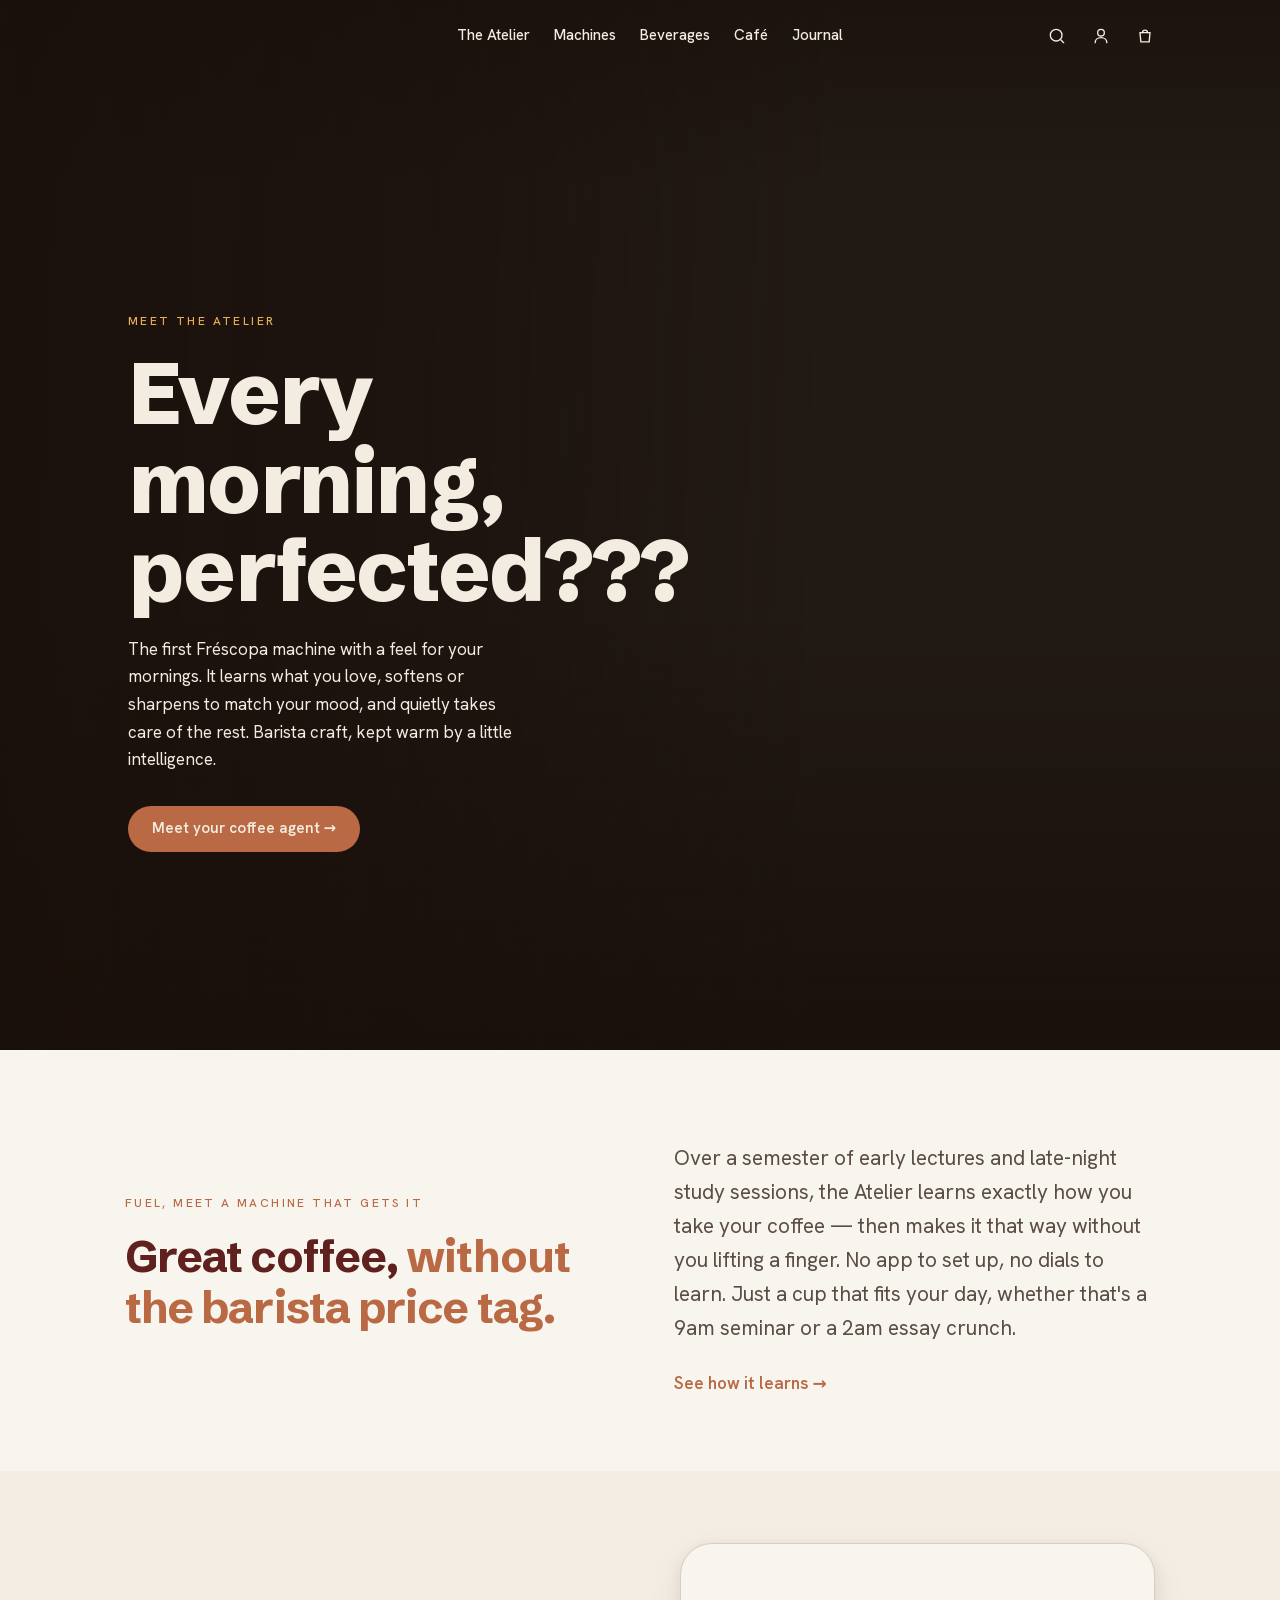
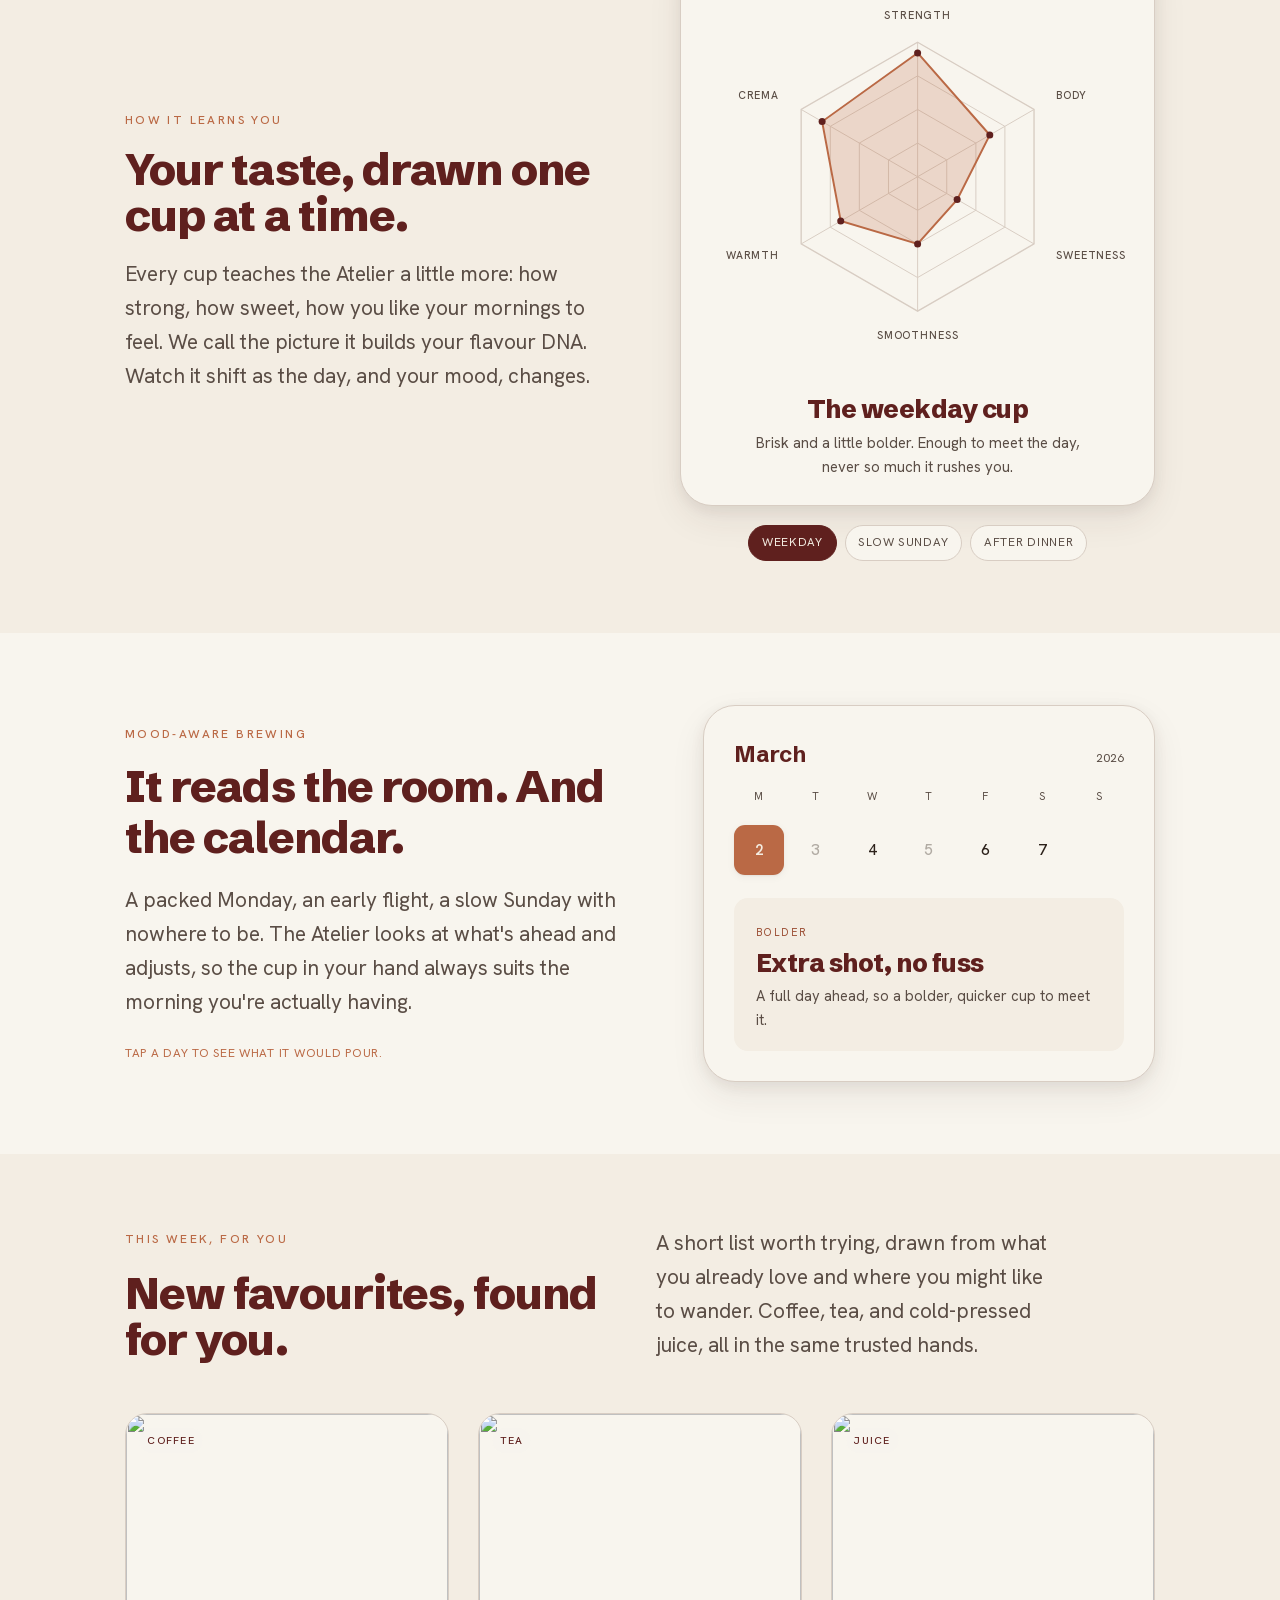
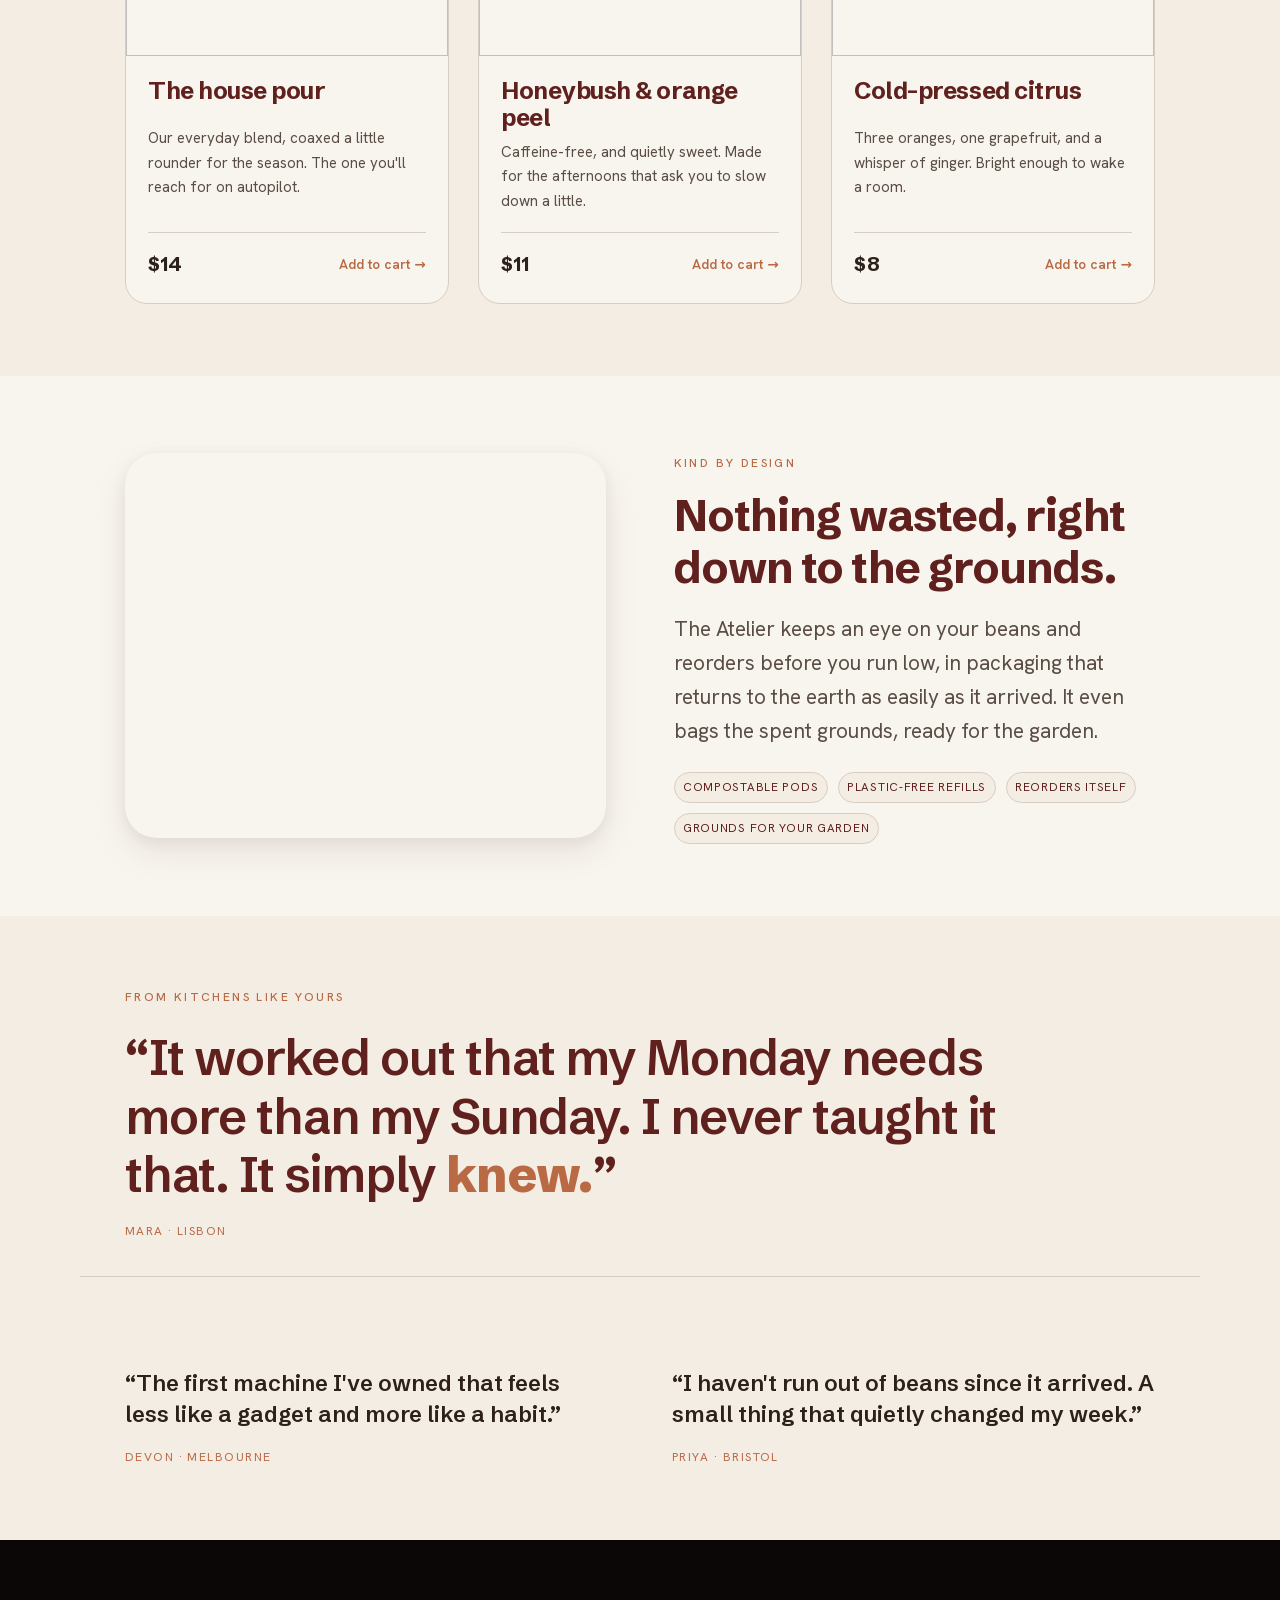
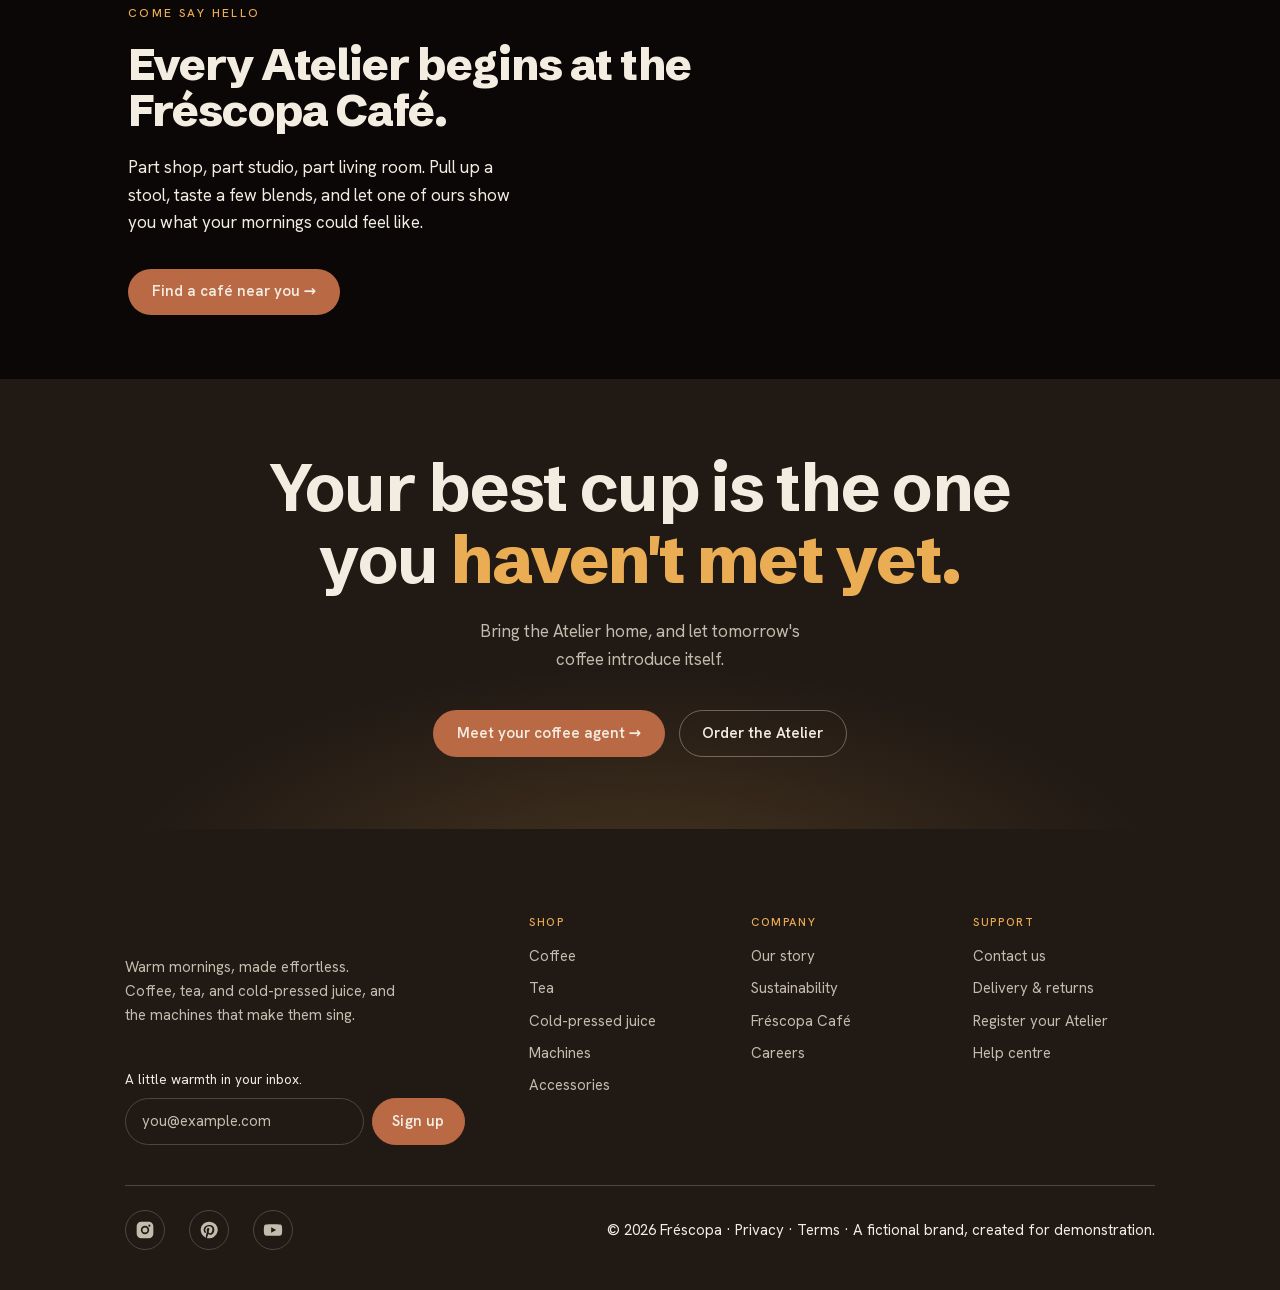
==== stardust/current/pages/index.html @ 21161b60 "Merge remote-tracking branch 'upstream/main' # Conflicts: #	well-known/adobe/cloudmanager-challenge." ====
<!DOCTYPE html><html lang="en"><head>
    <title>Fréscopa Atelier - Every morning, perfected.</title>
    <link rel="canonical" href="https://of1--frescopa26--markszulc.aem.page/">
    <meta name="description" content="The first Fréscopa coffee machine with a feel for your mornings. It learns your taste, matches your mood, and takes care of the rest.">
    <meta property="og:title" content="Fréscopa Atelier - Every morning, perfected.">
    <meta property="og:description" content="The first Fréscopa coffee machine with a feel for your mornings. It learns your taste, matches your mood, and takes care of the rest.">
    <meta property="og:url" content="https://of1--frescopa26--markszulc.aem.page/">
    <meta property="og:image" content="https://of1--frescopa26--markszulc.aem.page/media_1ae2ed094f652c5b8f7138de68e3266c75a8e16f1.png?width=1200&amp;format=pjpg&amp;optimize=medium">
    <meta property="og:image:secure_url" content="https://of1--frescopa26--markszulc.aem.page/media_1ae2ed094f652c5b8f7138de68e3266c75a8e16f1.png?width=1200&amp;format=pjpg&amp;optimize=medium">
    <meta name="twitter:card" content="summary_large_image">
    <meta name="twitter:title" content="Fréscopa Atelier - Every morning, perfected.">
    <meta name="twitter:description" content="The first Fréscopa coffee machine with a feel for your mornings. It learns your taste, matches your mood, and takes care of the rest.">
    <meta name="twitter:image" content="https://of1--frescopa26--markszulc.aem.page/media_1ae2ed094f652c5b8f7138de68e3266c75a8e16f1.png?width=1200&amp;format=pjpg&amp;optimize=medium">
    <meta name="viewport" content="width=device-width, initial-scale=1">
    <script nonce="" src="/scripts/aem.js" type="module"></script>
    <script nonce="" src="/scripts/scripts.js" type="module"></script>
    <link rel="stylesheet" href="/styles/styles.css">
  <link rel="stylesheet" href="/blocks/hero/hero.css"><link rel="stylesheet" href="/styles/fonts.css"><link rel="stylesheet" href="/blocks/header/header.css"><link rel="stylesheet" href="/blocks/columns/columns.css"><link rel="stylesheet" href="/blocks/taste-profile/taste-profile.css"><link rel="stylesheet" href="/blocks/mood-calendar/mood-calendar.css"><link rel="stylesheet" href="/blocks/cards-product/cards-product.css"><link rel="stylesheet" href="/blocks/cards-quote/cards-quote.css"><link rel="stylesheet" href="/blocks/footer/footer.css"><link rel="stylesheet" href="/styles/lazy-styles.css"></head>
  <body class="appear">
    <header class="header-wrapper"><div class="header block" data-block-name="header" data-block-status="loaded"><div class="nav-wrapper"><nav id="nav" aria-expanded="true"><div class="nav-hamburger"><button type="button" aria-controls="nav" aria-label="Close navigation">
      <span class="nav-hamburger-icon"></span>
    </button></div><div class="section nav-brand" data-section-status="loaded" style="">
  
<div class="default-content-wrapper"><p><a href="/" title="
        
        
        
        
      "><picture>
        <source type="image/webp" srcset="https://of1--frescopa26--markszulc.aem.page/fragments/media_1edd2a689a1bf64571235eec46bc97c0200c9bff3.svg?width=2000&amp;format=webply&amp;optimize=medium" media="(min-width: 600px)">
        <source type="image/webp" srcset="https://of1--frescopa26--markszulc.aem.page/fragments/media_1edd2a689a1bf64571235eec46bc97c0200c9bff3.svg?width=750&amp;format=webply&amp;optimize=medium">
        <source type="image/svg+xml" srcset="https://of1--frescopa26--markszulc.aem.page/fragments/media_1edd2a689a1bf64571235eec46bc97c0200c9bff3.svg?width=2000&amp;format=svg&amp;optimize=medium" media="(min-width: 600px)">
        <img loading="lazy" alt="Fréscopa" src="https://of1--frescopa26--markszulc.aem.page/fragments/media_1edd2a689a1bf64571235eec46bc97c0200c9bff3.svg?width=750&amp;format=svg&amp;optimize=medium" width="1391" height="378">
      </picture></a></p></div></div><div class="section nav-sections" data-section-status="loaded" style="">
  
<div class="default-content-wrapper"><ul>
    <li aria-expanded="false">
      <p><a href="/machines/atelier" title="The Atelier">The Atelier</a></p>
    </li>
    <li aria-expanded="false">
      <p><a href="/machines" title="Machines">Machines</a></p>
    </li>
    <li aria-expanded="false">
      <p><a href="/beverages" title="Beverages">Beverages</a></p>
    </li>
    <li aria-expanded="false">
      <p><a href="/cafe" title="Café">Café</a></p>
    </li>
    <li aria-expanded="false">
      <p><a href="/blog" title="Journal">Journal</a></p>
    </li>
  </ul></div></div><div class="section nav-tools" data-section-status="loaded" style="">
  
<div class="default-content-wrapper"><ul>
    <li><a href="/" aria-label="Search" aria-haspopup="dialog"><svg viewBox="0 0 24 24" width="20" height="20" fill="none" stroke="currentColor" stroke-width="1.6" aria-hidden="true"><circle cx="11" cy="11" r="7"></circle><path d="m20 20-3.2-3.2" stroke-linecap="round"></path></svg></a></li>
    <li><a href="/" aria-label="Account"><svg viewBox="0 0 24 24" width="20" height="20" fill="none" stroke="currentColor" stroke-width="1.6" aria-hidden="true"><circle cx="12" cy="8" r="4"></circle><path d="M5 20c0-3.6 3.1-6 7-6s7 2.4 7 6" stroke-linecap="round"></path></svg></a></li>
    <li><a href="/" aria-label="Cart"><svg viewBox="0 0 24 24" width="20" height="20" fill="none" stroke="currentColor" stroke-width="1.6" aria-hidden="true"><path d="M6 8h12l-1 11H7L6 8Z"></path><path d="M9 8a3 3 0 0 1 6 0" stroke-linecap="round"></path></svg></a></li>
  </ul></div></div></nav></div></div></header>
    <main>
      <div class="section hero-container" data-section-status="loaded" style="">
        
      <div class="hero-wrapper"><div class="hero block" data-block-name="hero" data-block-status="loaded">
          <div>
            <div>
              <picture>
                <source type="image/webp" srcset="./media_1a775c161149ea61e50ce787b6c0adb646148c6ca.jpg?width=2000&amp;format=webply&amp;optimize=medium" media="(min-width: 600px)">
                <source type="image/webp" srcset="./media_1a775c161149ea61e50ce787b6c0adb646148c6ca.jpg?width=750&amp;format=webply&amp;optimize=medium">
                <source type="image/jpeg" srcset="./media_1a775c161149ea61e50ce787b6c0adb646148c6ca.jpg?width=2000&amp;format=jpg&amp;optimize=medium" media="(min-width: 600px)">
                <img loading="eager" alt="" src="./media_1a775c161149ea61e50ce787b6c0adb646148c6ca.jpg?width=750&amp;format=jpg&amp;optimize=medium" width="1408" height="768">
              </picture>
            </div>
          </div>
          <div>
            <div>
              <p class="eyebrow">Meet the Atelier</p>
              <h1 id="every-morningperfected">Every morning,<br>perfected???</h1>
              <p>The first Fréscopa machine with a feel for your mornings. It learns what you love, softens or sharpens to match your mood, and quietly takes care of the rest. Barista craft, kept warm by a little intelligence.</p>
              <p><a href="/machines/atelier" title="Meet your coffee agent →">Meet your coffee agent →</a></p>
            </div>
          </div>
        </div></div></div>
      <div class="intro section columns-container" data-section-status="loaded" style="">
        
      <div class="columns-wrapper"><div class="columns block columns-2-cols" data-block-name="columns" data-block-status="loaded">
          <div>
            <div>
              <p>Fuel, meet a machine that gets it</p>
              <h2 id="great-coffee-without-the-barista-price-tag">Great coffee, <em>without the barista price tag.</em></h2>
            </div>
            <div>
              <p>Over a semester of early lectures and late-night study sessions, the Atelier learns exactly how you take your coffee — then makes it that way without you lifting a finger. No app to set up, no dials to learn. Just a cup that fits your day, whether that's a 9am seminar or a 2am essay crunch.</p>
              <p><a href="/machines/atelier" title="See how it learns →">See how it learns →</a></p>
            </div>
          </div>
        </div></div></div>
      <div class="learn section taste-profile-container" data-section-status="loaded" style="">
        
      <div class="taste-profile-wrapper"><div class="taste-profile block" data-block-name="taste-profile" data-block-status="loaded"><div class="taste-profile-copy"><div>
              <p class="eyebrow">How it learns you</p>
              <h2 id="your-taste-drawn-one-cup-at-a-time">Your taste, drawn one cup at a time.</h2>
              <p>Every cup teaches the Atelier a little more: how strong, how sweet, how you like your mornings to feel. We call the picture it builds your flavour DNA. Watch it shift as the day, and your mood, changes.</p>
            </div></div><div class="taste-profile-viz"><div class="taste-profile-frame"><svg viewBox="0 0 420 420" role="img" aria-label="Flavour profile radar showing six taste dimensions." class="taste-profile-radar"><g class="tp-grid"><polygon points="210.0,171.5 239.9,188.8 239.9,223.3 210.0,240.5 180.1,223.3 180.1,188.8" fill="none" stroke="var(--line)" stroke-width="1"></polygon><polygon points="210.0,137.0 269.8,171.5 269.8,240.5 210.0,275.0 150.2,240.5 150.2,171.5" fill="none" stroke="var(--line)" stroke-width="1"></polygon><polygon points="210.0,102.5 299.6,154.3 299.6,257.8 210.0,309.5 120.4,257.8 120.4,154.3" fill="none" stroke="var(--line)" stroke-width="1"></polygon><polygon points="210.0,68.0 329.5,137.0 329.5,275.0 210.0,344.0 90.5,275.0 90.5,137.0" fill="none" stroke="var(--line)" stroke-width="1.4"></polygon></g><g class="tp-axes"><line x1="210" y1="206" x2="210.0" y2="68.0" stroke="var(--line)" stroke-width="1"></line><text x="210.0" y="41.8" text-anchor="middle" dominant-baseline="middle" class="tp-label">Strength</text><line x1="210" y1="206" x2="329.5" y2="137.0" stroke="var(--line)" stroke-width="1"></line><text x="352.2" y="123.9" text-anchor="start" dominant-baseline="middle" class="tp-label">Body</text><line x1="210" y1="206" x2="329.5" y2="275.0" stroke="var(--line)" stroke-width="1"></line><text x="352.2" y="288.1" text-anchor="start" dominant-baseline="middle" class="tp-label">Sweetness</text><line x1="210" y1="206" x2="210.0" y2="344.0" stroke="var(--line)" stroke-width="1"></line><text x="210.0" y="370.2" text-anchor="middle" dominant-baseline="middle" class="tp-label">Smoothness</text><line x1="210" y1="206" x2="90.5" y2="275.0" stroke="var(--line)" stroke-width="1"></line><text x="67.8" y="288.1" text-anchor="end" dominant-baseline="middle" class="tp-label">Warmth</text><line x1="210" y1="206" x2="90.5" y2="137.0" stroke="var(--line)" stroke-width="1"></line><text x="67.8" y="123.9" text-anchor="end" dominant-baseline="middle" class="tp-label">Crema</text></g><polygon class="tp-area" points="210.0,79.0 284.1,163.2 250.6,229.5 210.0,275.0 131.1,251.5 112.0,149.4" fill="var(--terracotta-fill)" stroke="var(--terracotta)" stroke-width="2"></polygon><circle cx="210.0" cy="79.0" r="3.6" class="tp-dot"></circle><circle cx="284.1" cy="163.2" r="3.6" class="tp-dot"></circle><circle cx="250.6" cy="229.5" r="3.6" class="tp-dot"></circle><circle cx="210.0" cy="275.0" r="3.6" class="tp-dot"></circle><circle cx="131.1" cy="251.5" r="3.6" class="tp-dot"></circle><circle cx="112.0" cy="149.4" r="3.6" class="tp-dot"></circle></svg><div class="taste-profile-readout"><h4>The weekday cup</h4><p>Brisk and a little bolder. Enough to meet the day, never so much it rushes you.</p></div></div><div class="taste-profile-controls"><button type="button" class="taste-profile-btn is-active" aria-pressed="true">Weekday</button><button type="button" class="taste-profile-btn" aria-pressed="false">Slow Sunday</button><button type="button" class="taste-profile-btn" aria-pressed="false">After dinner</button></div></div></div></div></div>
      <div class="mood section mood-calendar-container" data-section-status="loaded" style="">
        
      <div class="mood-calendar-wrapper"><div class="mood-calendar block" data-block-name="mood-calendar" data-block-status="loaded"><div class="mood-calendar-copy"><div>
              <p>Mood-aware brewing</p>
              <h2 id="it-reads-the-room-and-the-calendar">It reads the room. And the calendar.</h2>
              <p>A packed Monday, an early flight, a slow Sunday with nowhere to be. The Atelier looks at what's ahead and adjusts, so the cup in your hand always suits the morning you're actually having.</p>
              <p>Tap a day to see what it would pour.</p>
            </div></div><div class="mood-calendar-panel"><div class="mood-calendar-cal"><div class="mood-calendar-head"><span class="mood-calendar-month">March</span><span class="mood-calendar-year">2026</span></div><div class="mood-calendar-grid"><span class="mood-calendar-dow">M</span><span class="mood-calendar-dow">T</span><span class="mood-calendar-dow">W</span><span class="mood-calendar-dow">T</span><span class="mood-calendar-dow">F</span><span class="mood-calendar-dow">S</span><span class="mood-calendar-dow">S</span><button type="button" class="mood-calendar-day is-active" aria-pressed="true">2</button><span class="mood-calendar-day mood-calendar-muted">3</span><button type="button" class="mood-calendar-day" aria-pressed="false">4</button><span class="mood-calendar-day mood-calendar-muted">5</span><button type="button" class="mood-calendar-day" aria-pressed="false">6</button><button type="button" class="mood-calendar-day" aria-pressed="false">7</button></div></div><div class="mood-calendar-brew"><span class="mood-calendar-tag">Bolder</span><h4 class="mood-calendar-title">Extra shot, no fuss</h4><p class="mood-calendar-note">A full day ahead, so a bolder, quicker cup to meet it.</p></div></div></div></div></div>
      <div class="feed section cards-product-container" data-section-status="loaded" style="">
        
        
        
        
      <div class="default-content-wrapper"><p>This week, for you</p><h2 id="new-favourites-found-for-you">New favourites, found for you.</h2><p>A short list worth trying, drawn from what you already love and where you might like to wander. Coffee, tea, and cold-pressed juice, all in the same trusted hands.</p></div><div class="cards-product-wrapper"><div class="cards-product block" data-block-name="cards-product" data-block-status="loaded"><ul><li><div class="cards-product-card-image">
              <picture><source type="image/webp" srcset="https://of1--frescopa26--markszulc.aem.page/media_132718180b6190179a138b13595a42c32f51665ed.jpg?width=750&amp;format=webply&amp;optimize=medium"><img loading="lazy" alt="" src="https://of1--frescopa26--markszulc.aem.page/media_132718180b6190179a138b13595a42c32f51665ed.jpg?width=750&amp;format=jpg&amp;optimize=medium"></picture>
            <span class="cards-product-cat">Coffee</span></div><div class="cards-product-card-body">
              
              <h3 id="the-house-pour">The house pour</h3>
              <p>Our everyday blend, coaxed a little rounder for the season. The one you'll reach for on autopilot.</p>
              <div class="cards-product-card-foot"><span class="cards-product-price">$14</span><a class="cards-product-cta" href="#">Add to cart →</a></div>
            </div></li><li><div class="cards-product-card-image">
              <picture><source type="image/webp" srcset="https://of1--frescopa26--markszulc.aem.page/media_126153dedaaab1e3fdd811716e201bae4bcfcf30f.jpg?width=750&amp;format=webply&amp;optimize=medium"><img loading="lazy" alt="" src="https://of1--frescopa26--markszulc.aem.page/media_126153dedaaab1e3fdd811716e201bae4bcfcf30f.jpg?width=750&amp;format=jpg&amp;optimize=medium"></picture>
            <span class="cards-product-cat">Tea</span></div><div class="cards-product-card-body">
              
              <h3 id="honeybush--orange-peel">Honeybush &amp; orange peel</h3>
              <p>Caffeine-free, and quietly sweet. Made for the afternoons that ask you to slow down a little.</p>
              <div class="cards-product-card-foot"><span class="cards-product-price">$11</span><a class="cards-product-cta" href="#">Add to cart →</a></div>
            </div></li><li><div class="cards-product-card-image">
              <picture><source type="image/webp" srcset="https://of1--frescopa26--markszulc.aem.page/media_11963a4969e9d029a1613bfbdb474e23808af40db.jpg?width=750&amp;format=webply&amp;optimize=medium"><img loading="lazy" alt="" src="https://of1--frescopa26--markszulc.aem.page/media_11963a4969e9d029a1613bfbdb474e23808af40db.jpg?width=750&amp;format=jpg&amp;optimize=medium"></picture>
            <span class="cards-product-cat">Juice</span></div><div class="cards-product-card-body">
              
              <h3 id="cold-pressed-citrus">Cold-pressed citrus</h3>
              <p>Three oranges, one grapefruit, and a whisper of ginger. Bright enough to wake a room.</p>
              <div class="cards-product-card-foot"><span class="cards-product-price">$8</span><a class="cards-product-cta" href="#">Add to cart →</a></div>
            </div></li></ul></div></div></div>
      <div class="sustain section columns-container" data-section-status="loaded" style="">
        
      <div class="columns-wrapper"><div class="columns block columns-2-cols" data-block-name="columns" data-block-status="loaded">
          <div>
            <div class="columns-img-col">
              <picture>
                <source type="image/webp" srcset="./media_14dda38183367f1ef5f700eaf66d1a13a59bdd756.jpg?width=2000&amp;format=webply&amp;optimize=medium" media="(min-width: 600px)">
                <source type="image/webp" srcset="./media_14dda38183367f1ef5f700eaf66d1a13a59bdd756.jpg?width=750&amp;format=webply&amp;optimize=medium">
                <source type="image/jpeg" srcset="./media_14dda38183367f1ef5f700eaf66d1a13a59bdd756.jpg?width=2000&amp;format=jpg&amp;optimize=medium" media="(min-width: 600px)">
                <img loading="lazy" alt="" src="./media_14dda38183367f1ef5f700eaf66d1a13a59bdd756.jpg?width=750&amp;format=jpg&amp;optimize=medium" width="1408" height="768">
              </picture>
            </div>
            <div>
              <p>Kind by design</p>
              <h2 id="nothing-wasted-right-down-to-the-grounds">Nothing wasted, right down to the grounds.</h2>
              <p>The Atelier keeps an eye on your beans and reorders before you run low, in packaging that returns to the earth as easily as it arrived. It even bags the spent grounds, ready for the garden.</p>
              <ul>
                <li>Compostable pods</li>
                <li>Plastic-free refills</li>
                <li>Reorders itself</li>
                <li>Grounds for your garden</li>
              </ul>
            </div>
          </div>
        </div></div></div>
      <div class="voices section cards-quote-container" data-section-status="loaded" style="">
        
        
        
      <div class="default-content-wrapper"><p>From kitchens like yours</p><blockquote>
          <p>“It worked out that my Monday needs more than my Sunday. I never taught it that. It simply <em>knew.</em>”</p>
          <p>Mara · Lisbon</p>
        </blockquote></div><div class="cards-quote-wrapper"><div class="cards-quote block" data-block-name="cards-quote" data-block-status="loaded"><ul><li><div class="cards-quote-card-body">
              <p>“The first machine I've owned that feels less like a gadget and more like a habit.”</p>
              <p>Devon · Melbourne</p>
            </div></li><li><div class="cards-quote-card-body">
              <p>“I haven't run out of beans since it arrived. A small thing that quietly changed my week.”</p>
              <p>Priya · Bristol</p>
            </div></li></ul></div></div></div>
      <div class="section hero-container" data-section-status="loaded" style="">
        
      <div class="hero-wrapper"><div class="hero short tint block" data-block-name="hero" data-block-status="loaded">
          <div>
            <div>
              <picture>
                <source type="image/webp" srcset="./media_1ae7b300835f4da72460fc57fdcfd83341890a158.jpg?width=2000&amp;format=webply&amp;optimize=medium" media="(min-width: 600px)">
                <source type="image/webp" srcset="./media_1ae7b300835f4da72460fc57fdcfd83341890a158.jpg?width=750&amp;format=webply&amp;optimize=medium">
                <source type="image/jpeg" srcset="./media_1ae7b300835f4da72460fc57fdcfd83341890a158.jpg?width=2000&amp;format=jpg&amp;optimize=medium" media="(min-width: 600px)">
                <img loading="lazy" alt="" src="./media_1ae7b300835f4da72460fc57fdcfd83341890a158.jpg?width=750&amp;format=jpg&amp;optimize=medium" width="1408" height="768">
              </picture>
            </div>
          </div>
          <div>
            <div>
              <p class="eyebrow">Come say hello</p>
              <h2 id="every-atelier-begins-at-the-fréscopa-café">Every Atelier begins at the Fréscopa Café.</h2>
              <p>Part shop, part studio, part living room. Pull up a stool, taste a few blends, and let one of ours show you what your mornings could feel like.</p>
              <p><a href="/cafe" title="Find a café near you →">Find a café near you →</a></p>
            </div>
          </div>
        </div></div></div>
      <div class="dark section" data-section-status="loaded" style="">
        
        
        
      <div class="default-content-wrapper"><p>Your best cup is the one you <em>haven't met yet.</em></p><p>Bring the Atelier home, and let tomorrow's coffee introduce itself.</p><p><a href="/machines/atelier" title="Meet your coffee agent →">Meet your coffee agent →</a> <a href="/machines/atelier" title="Order the Atelier">Order the Atelier</a></p></div></div>
    </main>
    <footer class="footer-wrapper"><div class="footer block" data-block-name="footer" data-block-status="loaded"><div><div class="section footer-brand" data-section-status="loaded" style="">
  
  
<div class="default-content-wrapper"><p>
    <picture>
      <source type="image/webp" srcset="https://of1--frescopa26--markszulc.aem.page/fragments/media_1edd2a689a1bf64571235eec46bc97c0200c9bff3.svg?width=2000&amp;format=webply&amp;optimize=medium" media="(min-width: 600px)">
      <source type="image/webp" srcset="https://of1--frescopa26--markszulc.aem.page/fragments/media_1edd2a689a1bf64571235eec46bc97c0200c9bff3.svg?width=750&amp;format=webply&amp;optimize=medium">
      <source type="image/svg+xml" srcset="https://of1--frescopa26--markszulc.aem.page/fragments/media_1edd2a689a1bf64571235eec46bc97c0200c9bff3.svg?width=2000&amp;format=svg&amp;optimize=medium" media="(min-width: 600px)">
      <img loading="lazy" alt="Fréscopa" src="https://of1--frescopa26--markszulc.aem.page/fragments/media_1edd2a689a1bf64571235eec46bc97c0200c9bff3.svg?width=750&amp;format=svg&amp;optimize=medium" width="1391" height="378">
    </picture>
  </p><p>Warm mornings, made effortless. Coffee, tea, and cold-pressed juice, and the machines that make them sing.</p></div><form class="footer-signup">
      <label for="footer-email">A little warmth in your inbox.</label>
      <div class="footer-signup-row">
        <input id="footer-email" type="email" placeholder="you@example.com" autocomplete="email">
        <button type="submit" class="button">Sign up</button>
      </div></form></div><div class="section footer-column" data-section-status="loaded" style="">
  
  
<div class="default-content-wrapper"><h3 id="shop">Shop</h3><ul>
    <li><a href="/">Coffee</a></li>
    <li><a href="/">Tea</a></li>
    <li><a href="/">Cold-pressed juice</a></li>
    <li><a href="/">Machines</a></li>
    <li><a href="/">Accessories</a></li>
  </ul></div></div><div class="section footer-column" data-section-status="loaded" style="">
  
  
<div class="default-content-wrapper"><h3 id="company">Company</h3><ul>
    <li><a href="/">Our story</a></li>
    <li><a href="/">Sustainability</a></li>
    <li><a href="/">Fréscopa Café</a></li>
    <li><a href="/">Careers</a></li>
  </ul></div></div><div class="section footer-column" data-section-status="loaded" style="">
  
  
<div class="default-content-wrapper"><h3 id="support">Support</h3><ul>
    <li><a href="/">Contact us</a></li>
    <li><a href="/">Delivery &amp; returns</a></li>
    <li><a href="/">Register your Atelier</a></li>
    <li><a href="/">Help centre</a></li>
  </ul></div></div><div class="section footer-legal" data-section-status="loaded" style=""><ul class="footer-social"><li><a href="#" aria-label="Instagram"><svg viewBox="0 0 24 24" width="20" height="20" fill="currentColor" aria-hidden="true"><path d="M7.5 2h9A5.5 5.5 0 0 1 22 7.5v9A5.5 5.5 0 0 1 16.5 22h-9A5.5 5.5 0 0 1 2 16.5v-9A5.5 5.5 0 0 1 7.5 2Zm4.5 5a5 5 0 1 0 0 10 5 5 0 0 0 0-10Zm0 2a3 3 0 1 1 0 6 3 3 0 0 1 0-6Zm5.25-3.5a1.25 1.25 0 1 0 0 2.5 1.25 1.25 0 0 0 0-2.5Z"></path></svg></a></li><li><a href="#" aria-label="Pinterest"><svg viewBox="0 0 24 24" width="20" height="20" fill="currentColor" aria-hidden="true"><path d="M12 2a10 10 0 0 0-3.6 19.3c-.1-.8-.2-2 0-2.9l1.2-5s-.3-.6-.3-1.5c0-1.4.8-2.4 1.8-2.4.9 0 1.3.6 1.3 1.4 0 .9-.5 2.1-.8 3.3-.2 1 .5 1.8 1.5 1.8 1.8 0 3-2.3 3-5 0-2-1.4-3.6-3.9-3.6a4.5 4.5 0 0 0-4.7 4.5c0 .9.3 1.5.7 2 .2.2.2.3.1.5l-.2.9c-.1.3-.3.4-.6.2-1.3-.5-1.9-2-1.9-3.6 0-2.7 2.3-5.9 6.8-5.9 3.6 0 6 2.6 6 5.4 0 3.7-2 6.4-5 6.4-1 0-2-.5-2.3-1.2l-.6 2.4c-.2.8-.7 1.8-1.1 2.5A10 10 0 1 0 12 2Z"></path></svg></a></li><li><a href="#" aria-label="YouTube"><svg viewBox="0 0 24 24" width="20" height="20" fill="currentColor" aria-hidden="true"><path d="M23 12s0-3.2-.4-4.7a2.5 2.5 0 0 0-1.7-1.8C19.2 5 12 5 12 5s-7.2 0-8.9.5A2.5 2.5 0 0 0 1.4 7.3C1 8.8 1 12 1 12s0 3.2.4 4.7a2.5 2.5 0 0 0 1.7 1.8c1.7.5 8.9.5 8.9.5s7.2 0 8.9-.5a2.5 2.5 0 0 0 1.7-1.8C23 15.2 23 12 23 12ZM9.8 15.3V8.7l6 3.3-6 3.3Z"></path></svg></a></li></ul>
  
<div class="default-content-wrapper"><p>© 2026 Fréscopa · Privacy · Terms · A fictional brand, created for demonstration.</p></div></div></div></div></footer>
  

</body></html>
---- styles/styles.css ----
@import url('brand.css');

/*
 * Copyright 2020 Adobe. All rights reserved.
 * This file is licensed to you under the Apache License, Version 2.0 (the "License");
 * you may not use this file except in compliance with the License. You may obtain a copy
 * of the License at http://www.apache.org/licenses/LICENSE-2.0
 *
 * Unless required by applicable law or agreed to in writing, software distributed under
 * the License is distributed on an "AS IS" BASIS, WITHOUT WARRANTIES OR REPRESENTATIONS
 * OF ANY KIND, either express or implied. See the License for the specific language
 * governing permissions and limitations under the License.
 */

:root {
  /* colors (mapped to brand tokens in brand.css) */
  --background-color: var(--paper);
  --light-color: var(--paper-2);
  --dark-color: var(--charcoal);
  --text-color: var(--ink);
  --link-color: var(--terracotta);
  --link-hover-color: var(--terracotta-deep);

  /* fonts */
  --body-font-family: "Hanken Grotesk", system-ui, sans-serif;
  --heading-font-family: "Schibsted Grotesk", system-ui, sans-serif;

  /* body sizes */
  --body-font-size-m: 1.0625rem;
  --body-font-size-s: 0.9375rem;
  --body-font-size-xs: 0.8125rem;

  /* heading sizes (fluid, matching source) */
  --heading-font-size-xxl: var(--fs-h1);
  --heading-font-size-xl: var(--fs-h2);
  --heading-font-size-l: var(--fs-h3);
  --heading-font-size-m: var(--fs-h4);
  --heading-font-size-s: var(--fs-body-lg);
  --heading-font-size-xs: var(--fs-body);
}

body {
  display: none;
  margin: 0;
  background-color: var(--background-color);
  color: var(--text-color);
  font-family: var(--body-font-family);
  font-size: var(--body-font-size-m);
  line-height: var(--lh-body);
}

body.appear {
  display: block;
}

header {
  height: var(--nav-height);
}

header .header,
footer .footer {
  visibility: hidden;
}

/* Give the footer its charcoal ground before the block CSS loads, so the space
   it reserves while decorating doesn't flash the paper body background. */
footer {
  background-color: var(--charcoal);
}

header .header[data-block-status="loaded"],
footer .footer[data-block-status="loaded"] {
  visibility: visible;
}

h1,
h2,
h3,
h4,
h5,
h6 {
  margin-top: 0.8em;
  margin-bottom: 0.25em;
  font-family: var(--heading-font-family);
  font-weight: 700;
  line-height: var(--lh-snug);
  letter-spacing: var(--tracking-tight);
  color: var(--burgundy);
  scroll-margin: 40px;
}

h1 {
  font-size: var(--heading-font-size-xxl);
  font-weight: 800;
  line-height: var(--lh-tight);
  color: var(--ink);
}

h2 { 
  font-size: var(--heading-font-size-xl);
  margin-top: 0; 
}
h3 { font-size: var(--heading-font-size-l); }
h4 { font-size: var(--heading-font-size-m); }
h5 { font-size: var(--heading-font-size-s); }
h6 { font-size: var(--heading-font-size-xs); }

p,
dl,
ol,
ul,
pre,
blockquote {
  margin-top: 0.8em;
  margin-bottom: 0.25em;
}

main p {
  color: var(--ink-soft);
  line-height: var(--lh-body);
}

code,
pre {
  font-size: var(--body-font-size-s);
}

pre {
  padding: 16px;
  border-radius: 8px;
  background-color: var(--light-color);
  overflow-x: auto;
  white-space: pre;
}

main > div {
  margin: 40px 16px;
}

input,
textarea,
select,
button {
  font: inherit;
}

/* links */
a:any-link {
  color: var(--link-color);
  text-decoration: none;
  overflow-wrap: break-word;
}

a:hover {
  color: var(--link-hover-color);
  text-decoration: underline;
}

/* buttons */
p.button-wrapper {
  margin: 12px 0;
}

a.button:any-link,
button.button {
  box-sizing: border-box;
  display: inline-flex;
  align-items: center;
  justify-content: center;
  gap: 0.5em;
  max-width: 100%;
  margin: 0;
  border: 1px solid var(--terracotta);
  border-radius: var(--r-pill);
  padding: 0.85em 1.6em;
  font: inherit;
  font-weight: 600;
  line-height: 1.25;
  letter-spacing: 0.01em;
  background-color: var(--terracotta);
  color: var(--cream);
  text-decoration: none;
  cursor: pointer;
  transition: background-color var(--dur-1) var(--ease-quint), border-color var(--dur-1) var(--ease-quint), color var(--dur-1) var(--ease-quint);
  overflow: hidden;
  text-overflow: ellipsis;
  white-space: nowrap;
}

a.button:any-link:hover,
button.button:hover {
  background-color: var(--terracotta-deep);
  border-color: var(--terracotta-deep);
  color: var(--cream);
  text-decoration: none;
}

a.button[aria-disabled="true"],
button.button:disabled {
  cursor: not-allowed;
  pointer-events: none;
}

a.button.primary,
button.button.primary {
  border-color: var(--text-color);
  background-color: var(--text-color);
  color: var(--background-color);
}

a.button.primary:hover,
a.button.primary:focus-visible,
button.button.primary:hover,
button.button.primary:focus-visible {
  border-color: var(--dark-color);
  background-color: var(--dark-color);
  color: var(--light-color);
}

a.button.primary[aria-disabled="true"],
a.button.primary[aria-disabled="true"]:hover,
a.button.primary[aria-disabled="true"]:focus-visible,
button.button.primary:disabled,
button.button.primary:disabled:hover,
button.button.primary:disabled:focus-visible {
  background-color: var(--light-color);
  border-color: var(--light-color);
  color: var(--dark-color);
}

a.button.secondary,
button.button.secondary {
  border-color: var(--text-color);
  background-color: transparent;
  color: var(--text-color);
}

a.button.secondary:hover,
a.button.secondary:focus-visible,
button.button.secondary:hover,
button.button.secondary:focus-visible {
  border-color: var(--dark-color);
  background-color: var(--light-color);
  color: var(--dark-color);
}

a.button.secondary[aria-disabled="true"],
a.button.secondary[aria-disabled="true"]:hover,
a.button.secondary[aria-disabled="true"]:focus-visible,
button.button.secondary:disabled,
button.button.secondary:disabled:hover,
button.button.secondary:disabled:focus-visible {
  background-color: var(--light-color);
  border-color: var(--light-color);
  color: var(--dark-color);
}

/* high-impact call-to-action */
a.button.accent,
button.button.accent {
  border-color: var(--link-color);
  background-color: var(--link-color);
  color: var(--background-color);
}

a.button.accent:hover,
a.button.accent:focus-visible,
button.button.accent:hover,
button.button.accent:focus-visible {
  border-color: var(--link-hover-color);
  background-color: var(--link-hover-color);
}

a.button.accent[aria-disabled="true"],
a.button.accent[aria-disabled="true"]:hover,
a.button.accent[aria-disabled="true"]:focus-visible,
button.button.accent:disabled,
button.button.accent:disabled:hover,
button.button.accent:disabled:focus-visible {
  background-color: var(--light-color);
  border-color: var(--light-color);
  color: var(--dark-color);
}

main img {
  max-width: 100%;
  width: auto;
  height: auto;
}

.icon {
  display: inline-block;
  height: 24px;
  width: 24px;
}

.icon img {
  height: 100%;
  width: 100%;
}

/* sections */
main > .section {
  margin: 0;
  padding: var(--section-y) 0;
}

main > .section > div {
  box-sizing: border-box;
  max-width: var(--content);
  margin: auto;
  padding: 0 var(--gutter);
}

main > .section:first-of-type {
  margin-top: 0;
}

/* section metadata / background variants.
   The source alternates section bands: intro/mood/sustain use the base paper
   tone (same as body), learn/feed/voices use the slightly darker paper-2. */
main .section.intro,
main .section.mood,
main .section.sustain {
  background-color: var(--paper);
  margin: 0;
}

main .section.light,
main .section.highlight,
main .section.feed,
main .section.voices,
main .section.learn,
main .section.alt {
  background-color: var(--paper-2);
  margin: 0;
}

/* Scroll-reveal: content fades/rises in as it scrolls into view. Applied
   JS-first (see decorateScrollReveal), so content stays visible without JS. */
main .reveal {
  opacity: 0;
  transform: translateY(22px);
  transition:
    opacity var(--dur-3) var(--ease-expo),
    transform var(--dur-3) var(--ease-expo);
  transition-delay: var(--reveal-delay, 0s);
}

main .reveal.is-in {
  opacity: 1;
  transform: none;
}

@media (prefers-reduced-motion: reduce) {
  main .reveal {
    opacity: 1;
    transform: none;
    transition: none;
  }
}

main .section.dark {
  position: relative;
  overflow: hidden;
  background-color: var(--charcoal);
  color: var(--cream);
  margin: 0;
}

/* Amber glow rising from the bottom-centre, matching the source .cta::before */
main .section.dark::before {
  content: "";
  position: absolute;
  inset: 0;
  background: radial-gradient(60% 80% at 50% 120%, oklch(79% 0.128 74deg / 20%), transparent 70%);
  pointer-events: none;
}

main .section.dark h1,
main .section.dark h2,
main .section.dark h3,
main .section.dark h4,
main .section.dark h5,
main .section.dark h6,
main .section.dark p {
  color: var(--cream);
}

main .section.dark a.button:any-link {
  color: var(--amber);
}

/* Dark CTA band: centered promise + sub-line + two pill buttons.
   Values extracted from the source .cta section. */
/* stylelint-disable no-descending-specificity */
main .section.dark .default-content-wrapper {
  position: relative;
  max-width: var(--content);
  margin-inline: auto;
  padding: 0 var(--gutter);
  text-align: center;
}

main .section.dark .default-content-wrapper p:not(
  .default-content-wrapper :is(p, :has(p)) ~ p,
  .default-content-wrapper :is(p, :has(p)) ~ * p
) {
  margin: 0 auto;
  max-width: 20ch;
  font-family: var(--font-display);
  font-size: clamp(2.2rem, 5.4vw, 4.2rem);
  font-weight: 700;
  line-height: 1.08;
  letter-spacing: var(--tracking-tight);
  color: var(--cream);
}

main .section.dark .default-content-wrapper p:not(
  .default-content-wrapper :is(p, :has(p)) ~ p,
  .default-content-wrapper :is(p, :has(p)) ~ * p
) em {
  font-style: normal;
  font-weight: 800;
  color: var(--amber);
}

main .section.dark .default-content-wrapper :is(p, :has(p)) ~ p:not(:has(a)),
main .section.dark .default-content-wrapper :is(p, :has(p)) ~ * p:not(:has(a)) {
  margin: 1.4rem auto 0;
  max-width: 34ch;
  font-family: var(--font-body);
  font-size: var(--fs-body);
  line-height: var(--lh-body);
  color: var(--cream-soft);
}

main .section.dark .default-content-wrapper p:has(a) {
  display: flex;
  flex-wrap: wrap;
  justify-content: center;
  gap: 0.9rem;
  margin: 2.3rem 0 0;
}

main .section.dark .default-content-wrapper p:has(a) a {
  display: inline-flex;
  align-items: center;
  justify-content: center;
  gap: 0.5em;
  border: 1px solid transparent;
  border-radius: var(--r-pill);
  padding: 0.85em 1.5em;
  font-family: var(--font-body);
  font-size: var(--fs-sm);
  font-weight: 600;
  line-height: 1.25;
  text-decoration: none;
  background-color: var(--terracotta);
  color: var(--cream);
  transition:
    background-color var(--dur-1) var(--ease-quint),
    border-color var(--dur-1) var(--ease-quint),
    color var(--dur-1) var(--ease-quint);
}

main .section.dark .default-content-wrapper p:has(a) a:hover {
  border-color: var(--terracotta-deep);
  background-color: var(--terracotta-deep);
  color: var(--cream);
}

main .section.dark .default-content-wrapper p:has(a) a:last-child {
  border-color: oklch(94.5% 0.016 80deg / 34%);
  background-color: transparent;
  color: var(--cream);
}

main .section.dark .default-content-wrapper p:has(a) a:last-child:hover {
  border-color: var(--cream);
  background-color: oklch(94.5% 0.016 80deg / 12%);
  color: var(--cream);
}
/* stylelint-enable no-descending-specificity */

/* Feed section head: eyebrow (terracotta rule), heading, and an intro
   paragraph laid out to match the source. */
main .section.feed .default-content-wrapper {
  margin-bottom: 3.2rem;
}

/* stylelint-disable-next-line no-descending-specificity */
main .section.feed .default-content-wrapper > p:first-child,
main .section.feed .default-content-wrapper :where(
  .prosemirror-editor:first-child p:first-child
) {
  margin: 0;
  font-family: var(--font-body);
  font-size: var(--fs-eyebrow);
  font-weight: 500;
  letter-spacing: var(--tracking-eyebrow);
  line-height: 1.6;
  text-transform: uppercase;
  color: var(--terracotta);
}

main .section.feed .default-content-wrapper > h2,
main .section.feed .default-content-wrapper :where(.prosemirror-editor h2) {
  margin: 1rem 0 0;
  font-size: var(--fs-h2);
  font-weight: 800;
  line-height: var(--lh-tight);
  letter-spacing: var(--tracking-tight);
  color: var(--burgundy);
}

/* stylelint-disable-next-line no-descending-specificity */
main .section.feed .default-content-wrapper > p:last-child,
main .section.feed .default-content-wrapper :where(
  .prosemirror-editor:last-child p:last-child
) {
  margin: 1.2rem 0 0;
  font-size: var(--fs-body-lg);
  line-height: var(--lh-body);
  color: var(--ink-soft);
}

/* Catalogue intro (machines / coffee): compact vertical rhythm from the source
   — a small top (plus the fixed header's height on mobile, where the header
   overlays) and a small bottom so the sticky filter bar tucks in close beneath.
   On desktop the header sits in normal flow, so no extra offset is needed. */
main .section.alt:has(.default-content-wrapper h1) {
  padding-top: calc(var(--nav-height) + clamp(2.5rem, 1.5rem + 3vw, 4.5rem));
  padding-bottom: clamp(2rem, 1.5rem + 2vw, 3rem);
}

@media (width >= 900px) {
  main .section.alt:has(.default-content-wrapper h1) {
    padding-top: clamp(2.5rem, 1.5rem + 3vw, 4.5rem);
  }
}

/* Breadcrumb ("Home / Machines") above the catalogue heading. */
main .page-breadcrumb {
  display: flex;
  gap: 0.5rem;
  align-items: center;
  font-family: var(--font-body);
  font-size: 0.72rem;
  font-weight: 500;
  letter-spacing: 0.12em;
  text-transform: uppercase;
  color: var(--ink-soft);
}

/* stylelint-disable no-descending-specificity */
main .page-breadcrumb a {
  color: var(--ink-soft);
  text-decoration: none;
  transition: color var(--dur-1) var(--ease-quint);
}

main .page-breadcrumb a:hover {
  color: var(--terracotta);
}
/* stylelint-enable no-descending-specificity */

main .page-breadcrumb [aria-current='page'] {
  color: var(--ink);
}

/* Sticky category filter bar: compact, pinned below the header, on the lighter
   paper tone (not the darker alt band) with a hairline and a blur. */
main .section.machine-filter-container {
  position: sticky;
  top: var(--nav-height);
  z-index: 20;
  padding: 1rem 0;
  background-color: var(--paper);
  border-bottom: 1px solid var(--line);
  backdrop-filter: blur(10px);
}

@media (width >= 900px) {
  main .section.machine-filter-container {
    top: 0;
  }
}

/* Journal (blog) rhythm: the featured card sits close beneath the intro, so it
   uses compact vertical padding rather than the full section rhythm. The
   article grid that follows keeps a small top and a full bottom. Matches source. */
main .section.cards-featured-container {
  padding:
    clamp(2.5rem, 2rem + 2vw, 4rem) 0
    clamp(1.5rem, 1rem + 2vw, 2.5rem);
}

main .section.cards-article-container:not(:has(.article-byline)) {
  padding: clamp(1.5rem, 1rem + 2vw, 2.5rem) 0 var(--section-y);
}

/* Page-header intro (category + account pages): eyebrow, large burgundy
   heading, lede. Scoped to the section's leading content wrapper only, so a
   trailing default-content-wrapper added after a block (e.g. a note under
   steps-tabs) isn't mistaken for the page header. */
main .section.alt > .default-content-wrapper:first-child > p:first-child,
/* stylelint-disable-next-line no-descending-specificity */
main .section:has(.account-signin) .default-content-wrapper > p:first-child {
  margin: 0;
  font-family: var(--font-body);
  font-size: var(--fs-eyebrow);
  font-weight: 500;
  letter-spacing: var(--tracking-eyebrow);
  line-height: 1.6;
  text-transform: uppercase;
  color: var(--terracotta);
}

main .section.alt > .default-content-wrapper:first-child > h1,
/* stylelint-disable-next-line no-descending-specificity */
main .section:has(.account-signin) .default-content-wrapper > h1 {
  margin: 0.6rem 0 0;
  font-family: var(--font-display);
  font-size: var(--fs-h2);
  font-weight: 800;
  line-height: var(--lh-tight);
  letter-spacing: var(--tracking-tight);
  color: var(--burgundy);
}

/* The account-page heading keeps a narrow measure; the catalogue intro heading
   runs full width (one line where it fits), matching the source. */
/* stylelint-disable-next-line no-descending-specificity */
main .section:has(.account-signin) .default-content-wrapper > h1 {
  max-width: 14ch;
}

/* stylelint-disable no-descending-specificity */
main .section.alt > .default-content-wrapper:first-child > h1 + p,
main .section:has(.account-signin) .default-content-wrapper > h1 + p {
  margin: 1rem 0 0;
  max-width: 52ch;
  font-size: var(--fs-body);
  line-height: var(--lh-body);
  color: var(--ink-soft);
}
/* stylelint-enable no-descending-specificity */

/* Product-family head (machines + coffee catalogues): label eyebrow, burgundy
   heading, description, and — for machine bands — a "How they differ" note in a
   second column. The machine head is restructured into .section-head-copy +
   .section-head-note (see decorateMachineBandHeads); coffee heads stay flat. */
/* stylelint-disable-next-line no-descending-specificity */
main .section:has(.cards-machine) .section-head-copy > p:first-child,
/* stylelint-disable-next-line no-descending-specificity */
main .section:has(.cards-coffee) .default-content-wrapper > p:first-child {
  margin: 0;
  font-family: var(--font-body);
  font-size: var(--fs-eyebrow);
  font-weight: 500;
  letter-spacing: var(--tracking-eyebrow);
  line-height: 1.6;
  text-transform: uppercase;
  color: var(--terracotta);
}

main .section:has(.cards-machine) .section-head-copy > h2,
main .section:has(.cards-coffee) .default-content-wrapper > h2 {
  margin: 0.6rem 0 0;
  font-family: var(--font-display);
  font-size: var(--fs-h3);
  font-weight: 800;
  line-height: var(--lh-tight);
  letter-spacing: var(--tracking-tight);
  color: var(--burgundy);
}

/* stylelint-disable no-descending-specificity */
main .section:has(.cards-machine) .section-head-copy > h2 + p,
main .section:has(.cards-coffee) .default-content-wrapper > h2 + p {
  margin: 1rem 0 0;
  max-width: 46ch;
  font-size: var(--fs-body-lg);
  line-height: var(--lh-body);
  color: var(--ink-soft);
}

/* Coffee bands: trailing note (rare) — smaller, muted, inline. */
main .section:has(.cards-coffee) .default-content-wrapper > p:last-child:not(:first-child) {
  margin: 1rem 0 0;
  max-width: 46ch;
  font-size: var(--fs-sm);
  line-height: var(--lh-body);
  color: var(--ink-soft);
}

main .section:has(.cards-machine) .default-content-wrapper,
main .section:has(.cards-coffee) .default-content-wrapper {
  margin-bottom: 2.5rem;
}

/* Machine band head: two-column split with a bottom rule. The copy sits left,
   the "How they differ" note right, matching the source. */
main .section:has(.cards-machine) .default-content-wrapper.section-head-split {
  padding-bottom: 1.6rem;
  border-bottom: 1px solid var(--line);
}

main .section-head-note {
  padding-left: 1.1rem;
  border-left: 2px solid var(--amber);
}

main .section-head-note-label {
  display: block;
  font-family: var(--font-body);
  font-size: 0.68rem;
  font-weight: 500;
  letter-spacing: 0.14em;
  text-transform: uppercase;
  color: var(--ink-soft);
}

main .section-head-note > p {
  margin: 0.5rem 0 0;
  font-size: var(--fs-body);
  line-height: 1.55;
  color: var(--ink);
}

@media (width >= 900px) {
  main .default-content-wrapper.section-head-split {
    display: grid;
    grid-template-columns: 1fr 1fr;
    column-gap: 3rem;
    align-items: end;
  }
}
/* stylelint-enable no-descending-specificity */

/* ---- Journal article (long-form editorial) ---- */

/* stylelint-disable no-descending-specificity */

/* Article header band: the breadcrumb, title, lede and top byline sit on the
   alt paper tone, spanning the full viewport width and stopping above the hero
   image. The section carries no top padding here — the band supplies it. The
   two-class selector outranks `main > .section > div`, so the band goes
   edge-to-edge instead of being capped to the content width. */
main .section:has(.article-header) {
  padding-top: 0;
}

main .section > .article-header {
  max-width: none;
  margin-bottom: clamp(2rem, 1.5rem + 2vw, 3rem);
  padding:
    calc(var(--nav-height) + clamp(2.5rem, 1.5rem + 3vw, 4.5rem)) var(--gutter)
    clamp(2rem, 1.5rem + 2vw, 3rem);
  background-color: var(--paper-2);
}

@media (width >= 900px) {
  main .section > .article-header {
    padding-top: clamp(2.5rem, 1.5rem + 3vw, 4.5rem);
  }
}

/* The header's inner blocks keep the reading column, centred and aligned with
   the body prose below. */
main .article-header .default-content-wrapper,
main .article-header .article-byline-wrapper {
  max-width: var(--article-read);
  margin-inline: auto;
  padding-inline: 0;
}

/* Space the top byline away from the lede, matching the source rhythm. */
main .article-header .article-byline-wrapper {
  margin-top: 1.8rem;
}

/* Breadcrumb ("The Journal / The Atelier") above the article title. */
main .article-breadcrumb {
  display: flex;
  gap: 0.5rem;
  align-items: center;
  font-family: var(--font-body);
  font-size: 0.72rem;
  font-weight: 500;
  letter-spacing: 0.12em;
  text-transform: uppercase;
}

main .article-breadcrumb a {
  color: var(--ink-soft);
  text-decoration: none;
  transition: color var(--dur-1) var(--ease-quint);
}

main .article-breadcrumb a:hover {
  color: var(--terracotta);
}

main .article-breadcrumb [aria-current='page'] {
  color: var(--terracotta);
}

/* Constrain the reading column and centre it; keep media full-width within.
   The byline and share blocks share the same narrow column so they line up
   under the header copy (rather than sitting at the section gutter). The
   article reading measure is a touch narrower than --content-narrow, matching
   the source. */
main .section:has(.article-byline) {
  --article-read: 680px;
}

main .section:has(.article-byline) .default-content-wrapper,
main .section:has(.article-byline) .article-byline-wrapper,
main .section:has(.article-byline) .article-share-wrapper {
  max-width: var(--article-read);
  margin-inline: auto;
}

/* The "Keep reading / More from the Journal" heading and the "Back to the
   Journal" link align with the wider related-posts grid (content width), not
   the narrow reading column — so they sit flush left with the cards. */
main .section:has(.article-byline) .default-content-wrapper:has(+ .cards-article-wrapper),
main .section:has(.article-byline) .cards-article-wrapper ~ .default-content-wrapper {
  max-width: var(--content);
}

/* The "Keep reading" eyebrow is terracotta, like the site's other eyebrows. */
main .section:has(.article-byline)
  .default-content-wrapper:has(+ .cards-article-wrapper) > p:first-child {
  color: var(--terracotta);
}

/* The "More from the Journal" heading is the large burgundy section title; the
   eyebrow above supplies the gap, so its own top margin is small. */
main .section:has(.article-byline)
  .default-content-wrapper:has(+ .cards-article-wrapper) > h2 {
  margin-top: 0.5rem;
  font-size: 2.3rem;
  line-height: 1.15;
}

/* The related-posts grid clears the heading. */
main .section:has(.article-byline) .cards-article-wrapper {
  margin-top: 2rem;
}

/* "Back to the Journal" renders as a pill button, matching the source. */
main .section:has(.article-byline) .cards-article-wrapper ~ .default-content-wrapper > p {
  margin-top: 2rem;
}

main .section:has(.article-byline) .cards-article-wrapper ~ .default-content-wrapper a {
  display: inline-flex;
  align-items: center;
  padding: 0.75rem 1.5rem;
  border: 1px solid color-mix(in oklch, var(--ink) 32%, transparent);
  border-radius: var(--r-pill);
  font-family: var(--font-body);
  font-size: var(--fs-sm);
  font-weight: 600;
  letter-spacing: normal;
  text-transform: none;
  color: var(--ink);
  text-decoration: none;
  transition:
    border-color var(--dur-1) var(--ease-quint),
    color var(--dur-1) var(--ease-quint);
}

main .section:has(.article-byline) .cards-article-wrapper ~ .default-content-wrapper a:hover {
  border-color: var(--burgundy);
  color: var(--burgundy);
}

main .section:has(.article-byline) .default-content-wrapper > p:first-child {
  margin: 0;
  font-family: var(--font-body);
  font-size: var(--fs-eyebrow);
  font-weight: 500;
  letter-spacing: var(--tracking-eyebrow);
  line-height: 1.6;
  text-transform: uppercase;
  color: var(--ink-soft);
}

main .section:has(.article-byline) .default-content-wrapper > h1 {
  margin: 1rem 0 0;
  font-family: var(--font-display);
  font-size: clamp(2.4rem, 1.6rem + 3.2vw, 3.8rem);
  font-weight: 800;
  line-height: 1.04;
  letter-spacing: var(--tracking-tight);
  color: var(--burgundy);
}

/* The lede: the first paragraph after the h1. */
main .section:has(.article-byline) .default-content-wrapper > h1 + p {
  margin: 1.1rem 0 0;
  font-size: clamp(1.2rem, 1rem + 0.6vw, 1.4rem);
  line-height: 1.5;
  color: var(--ink);
}

/* Body prose */
main .section:has(.article-byline) .default-content-wrapper > h2 {
  margin: 2.4rem 0 0.7rem;
  font-family: var(--font-display);
  font-size: 2rem;
  font-weight: 800;
  line-height: 1.2;
  letter-spacing: var(--tracking-tight);
  color: var(--burgundy);
}

main .section:has(.article-byline) .default-content-wrapper > p {
  margin: 1.1rem 0 0;
  font-size: 1.14rem;
  line-height: 1.75;
  color: var(--ink-soft);
}

/* The paragraph right after a section heading sits close under it (the heading
   supplies the gap), matching the source. */
main .section:has(.article-byline) .default-content-wrapper > h2 + p {
  margin-top: 0;
}

/* Figure caption: the small uppercase label directly after a hero/inline image
   (an em on its own line), matching the source. */
main .section:has(.article-byline) .default-content-wrapper > p > em:only-child {
  display: block;
  margin-top: 0.7rem;
  font-family: var(--font-body);
  font-style: normal;
  font-size: 0.64rem;
  font-weight: 500;
  letter-spacing: 0.1em;
  text-transform: uppercase;
  color: var(--ink-soft);
}

/* The opening paragraph sits well clear of the hero caption, matching the
   source's breathing room between the image block and the body copy. */
main .section:has(.article-byline) .default-content-wrapper
  > p:has(> picture):first-child + p + p {
  margin-top: 3.4rem;
}

/* Drop cap on the opening paragraph — the first text paragraph, which follows
   the hero image and its caption. A large burgundy initial floats into the
   copy, matching the source. */
main .section:has(.article-byline) .default-content-wrapper
  > p:has(> picture):first-child + p + p::first-letter {
  float: left;
  margin: 0.02em 0.08em 0 0;
  font-family: var(--font-display);
  font-size: 3.6rem;
  font-weight: 800;
  line-height: 0.82;
  color: var(--burgundy);
}

/* Figures: images render full reading-column width with an italic caption. */
main .section:has(.article-byline) .default-content-wrapper > p:has(> picture) {
  margin: 2rem 0 0;
}

/* The hero image (first figure in the article body) breaks out past the reading
   column to the content width, matching the source. The wrapper is 680px and
   centred, so a negative inline margin pulls the hero out symmetrically. */
main .section:has(.article-byline) .default-content-wrapper > p:has(> picture):first-child {
  width: min(var(--content) - 2 * var(--gutter), 100vw - 2 * var(--gutter));
  margin-top: 0;
  margin-inline: calc((100% - min(var(--content) - 2 * var(--gutter), 100vw - 2 * var(--gutter))) / 2);
}

main .section:has(.article-byline) .default-content-wrapper picture img {
  width: 100%;
  height: auto;
  border-radius: var(--r-lg);
}

/* Figure caption: uppercase mono-ish label under the image, matching the
   source (not italic prose). */

/* Pull-quote */
main .section:has(.article-byline) .default-content-wrapper > blockquote {
  margin: 2rem 0 0;
  padding: 0 0 0 1.4rem;
  border-left: 3px solid var(--amber);
  font-family: var(--font-display);
  font-size: var(--fs-h4);
  font-weight: 600;
  line-height: var(--lh-snug);
  color: var(--burgundy);
}

/* "The short version" key-points box. EDS unwraps the source aside, leaving a
   label paragraph directly followed by the list; both are the only such pair in
   the prose, so we tint and round them into one connected card. */
main .section:has(.article-byline) .default-content-wrapper > p:has(+ ul) {
  margin: 2.4rem 0 0;
  padding: 1.6rem 1.8rem 0.9rem;
  background-color: var(--paper-2);
  border: 1px solid var(--line);
  border-bottom: 0;
  border-radius: var(--r-lg) var(--r-lg) 0 0;
  font-family: var(--font-body);
  font-size: 0.7rem;
  font-weight: 500;
  letter-spacing: 0.14em;
  text-transform: uppercase;
  color: var(--terracotta);
}

main .section:has(.article-byline) .default-content-wrapper > ul {
  margin: 0;
  padding: 0 1.8rem 1.6rem 3.2rem;
  background-color: var(--paper-2);
  border: 1px solid var(--line);
  border-top: 0;
  border-radius: 0 0 var(--r-lg) var(--r-lg);
  list-style: decimal;
  display: grid;
  gap: 0.55rem;
  font-size: var(--fs-body);
  line-height: var(--lh-body);
  color: var(--ink);
}

main .section:has(.article-byline) .default-content-wrapper > ul li::marker {
  color: var(--ink-soft);
}

main .section:has(.article-byline) .default-content-wrapper > ul strong {
  color: var(--burgundy);
  font-weight: 700;
}
/* stylelint-enable no-descending-specificity */

/* Two-column head at desktop: eyebrow + heading left, intro right, bottom-aligned. */
@media (width >= 900px) {
  main .section.feed .default-content-wrapper {
    display: grid;
    grid-template-columns: 1fr 1fr;
    column-gap: 2rem;
    align-items: end;
  }

  main .section.feed .default-content-wrapper > p:first-child,
  main .section.feed .default-content-wrapper > h2,
  main .section.feed .default-content-wrapper > :where(
    .prosemirror-editor:first-child,
    .prosemirror-editor:has(h2)
  ) {
    grid-column: 1;
  }

  main .section.feed .default-content-wrapper > p:last-child,
  main .section.feed .default-content-wrapper > :where(.prosemirror-editor:last-child) {
    grid-column: 2;
    grid-row: 1 / span 2;
    align-self: end;
    margin-top: 0;
    max-width: 34ch;
  }
}

/* Voices section head: eyebrow + large lead testimonial (default content),
   styled to match the source. The two smaller quotes are the cards-quote block. */
/* stylelint-disable-next-line no-descending-specificity */
main .section.voices .default-content-wrapper > p:first-child,
main .section.voices .default-content-wrapper .prosemirror-editor:first-child p:first-child {
  display: flex;
  align-items: center;
  gap: 0.75rem;
  margin: 0;
  font-family: var(--font-body);
  font-size: var(--fs-eyebrow);
  font-weight: 500;
  letter-spacing: var(--tracking-eyebrow);
  line-height: 1.6;
  text-transform: uppercase;
  color: var(--terracotta);
}



/* stylelint-disable-next-line no-descending-specificity */
main .section.voices .default-content-wrapper {
  border-bottom: 1px solid rgb(99 77 66 / 22%);
  padding-bottom: 2.1rem;
}

main .section.voices .default-content-wrapper > blockquote,
main .section.voices .default-content-wrapper .prosemirror-editor blockquote {
  margin: 1.4rem 0 0;
  padding: 0;
  border: 0;
  max-width: 900px;
}

/* stylelint-disable-next-line no-descending-specificity */
main .section.voices .default-content-wrapper > blockquote > p:first-child,
/* stylelint-disable-next-line no-descending-specificity */
main .section.voices .default-content-wrapper .prosemirror-editor blockquote > p:first-child {
  margin: 0;
  font-family: var(--font-display);
  font-size: clamp(1.85rem, 4.2vw, 3.1rem);
  font-weight: 600;
  line-height: 1.18;
  letter-spacing: var(--tracking-tight);
  color: var(--burgundy);
}

/* stylelint-disable-next-line no-descending-specificity */
main .section.voices .default-content-wrapper > blockquote > p:first-child em,
/* stylelint-disable-next-line no-descending-specificity */
main .section.voices .default-content-wrapper .prosemirror-editor blockquote > p:first-child em {
  font-style: normal;
  font-weight: 800;
  color: var(--terracotta);
}

/* stylelint-disable-next-line no-descending-specificity */
main .section.voices .default-content-wrapper > blockquote > p:last-child,
/* stylelint-disable-next-line no-descending-specificity */
main .section.voices .default-content-wrapper .prosemirror-editor blockquote > p:last-child {
  margin: 1.1rem 0 0;
  font-family: var(--font-body);
  font-size: 0.76rem;
  font-weight: 400;
  letter-spacing: 0.12em;
  text-transform: uppercase;
  color: var(--terracotta);
}

/* separate the two smaller quotes from the lead testimonial */
main .section.voices .cards-quote-wrapper {
  margin-top: 2.7rem;
}

/* Preserve the feed eyebrow color against authoring UI styles loaded after site CSS. */
main .section.feed .default-content-wrapper .prosemirror-editor:first-child p:first-child {
  color: var(--terracotta);
}

/* Generic eyebrow default: the first paragraph of a standalone
   default-content-wrapper (free text placed outside a block, e.g. a note
   added after a block within a section) reads as a small eyebrow label,
   matching the site's other eyebrows. Sections with their own bespoke
   first-paragraph treatment (dark, feed, voices, cards-coffee bands, article
   pages) are excluded above and keep their specific styling. */
/* stylelint-disable-next-line no-descending-specificity */
main .section:not(.dark, .feed, .voices, :has(.cards-coffee), :has(.article-byline))
  .default-content-wrapper > p:first-child,
/* stylelint-disable-next-line no-descending-specificity */
main .section:not(.dark, .feed, .voices, :has(.cards-coffee), :has(.article-byline))
  .default-content-wrapper .prosemirror-editor:first-child p:first-child {
  margin: 0 0 0.6rem;
  font-family: var(--font-body);
  font-size: var(--fs-eyebrow);
  font-weight: 500;
  letter-spacing: var(--tracking-eyebrow);
  line-height: 1.6;
  text-transform: uppercase;
  color: var(--terracotta);
}

/* Preserve the generic eyebrow default (see above) against authoring UI
   styles loaded after site CSS. */
main .section:not(.dark, .feed, .voices, :has(.cards-coffee), :has(.article-byline))
  .default-content-wrapper .prosemirror-editor:first-child p:first-child {
  margin: 0 0 0.6rem;
  font-family: var(--font-body);
  font-size: var(--fs-eyebrow);
  font-weight: 500;
  letter-spacing: var(--tracking-eyebrow);
  line-height: 1.6;
  text-transform: uppercase;
  color: var(--terracotta);
}
---- blocks/hero/hero.css ----
/* Block: hero -- full-bleed hero / promo band with image + scrim overlay.
   Values extracted from source computed styles (section.hero on frescopa-atelier). */

/* Full-bleed: escape the section content max-width */
.hero-wrapper {
  max-width: none !important;
  padding: 0 !important;
}

.section:has(.hero) {
  padding: 0;
  margin: 0;
}

.section:has(.hero) > div {
  max-width: none;
  padding: 0;
}

/* Block root: positioning context + clipping for the absolute image/scrim */
.hero.block {
  position: relative;
  display: flex;
  flex-direction: column;
  justify-content: center;
  overflow: hidden;
  min-height: 520px;
  margin: 0;
  padding: calc(var(--nav-height) + 2.5rem) 0 3rem;
  color: var(--cream);
  background-color: var(--charcoal);
}

.hero.block.short {
  min-height: 0;
  height: auto;
  padding: 64px 0;
}

/* Row 1 (image cell) becomes the absolute background layer. Scoped away from the
   no-image variant so single-row CTA instances keep their only div in flow. */
.hero.block:not(.no-image) > div:first-child {
  position: absolute;
  z-index: 0;
  inset: 0;
  margin: 0;
  padding: 0;
}

/* Scrim: darken image for legible light text (matches source triple-gradient) */
.hero.block:not(.no-image) > div:first-child::after {
  content: "";
  position: absolute;
  inset: 0;
  background:
    linear-gradient(92deg, oklch(18% 0.02 45deg / 82%) 0%, oklch(18% 0.02 45deg / 50%) 34%, transparent 64%),
    linear-gradient(0deg, oklch(16% 0.02 45deg / 60%) 0%, transparent 42%),
    linear-gradient(oklch(16% 0.02 45deg / 40%) 0%, transparent 18%);
}

/* Tint variant: flat 50% dark overlay instead of the directional scrim gradient */
.hero.block.tint:not(.no-image) > div:first-child::after {
  background: rgb(0 0 0 / 70%);
}

.hero.block picture {
  position: absolute;
  inset: 0;
  display: block;
}

.hero.block picture img {
  width: 100%;
  height: 100%;
  object-fit: cover;
}

/* Row 2 (content cell): sits above the image. border-box so the 1120px
   max-width includes the gutter, aligning content with the nav/sections
   (container edges 440–1560, content inset by the 48px gutter). */
/* stylelint-disable-next-line no-descending-specificity */
.hero.block > div:last-child {
  box-sizing: border-box;
  position: relative;
  z-index: 1;
  width: 100%;
  max-width: var(--content);
  margin: 0 auto;
  padding: 0 var(--gutter);
}

/* stylelint-disable-next-line no-descending-specificity */
.hero.block > div:last-child > div {
  display: block;
  max-width: 620px;
}

/* Lead paragraph(s) */
.hero.block p {
  margin: 1.3rem 0 0;
  max-width: 40ch;
  color: var(--cream);
  line-height: var(--lh-body);
}

/* Eyebrow: the first paragraph, including when the editor wraps each field. */
.hero.block p.eyebrow,
.hero.block :where(p:not(
  .hero.block :is(p, :has(p)) ~ p,
  .hero.block :is(p, :has(p)) ~ * p
)) {
  margin: 0;
  max-width: none;
  font-family: var(--font-body);
  font-size: var(--fs-eyebrow);
  font-weight: 500;
  line-height: 1.62;
  letter-spacing: var(--tracking-eyebrow);
  text-transform: uppercase;
  color: var(--amber);
}

/* Heading */
.hero.block h1,
.hero.block h2 {
  margin: 1.1rem 0 0;
  font-family: var(--font-display);
  font-weight: 800;
  line-height: var(--lh-tight);
  letter-spacing: var(--tracking-tight);
  color: var(--cream);
}

.hero.block h1 {
  font-size: var(--fs-h1);
}

.hero.block h2 {
  font-size: var(--fs-h2);
}

/* CTA links: paragraphs that hold a single link render as a button row */
.hero.block p:has(> a:only-child) {
  display: inline-flex;
  max-width: none;
  margin: 2rem 0.9rem 0 0;
}

.hero.block p:has(> a:only-child) a {
  display: inline-flex;
  align-items: center;
  justify-content: center;
  gap: 0.5em;
  border: 1px solid transparent;
  border-radius: var(--r-pill);
  padding: 0.85em 1.5em;
  font-family: var(--font-body);
  font-size: var(--fs-sm);
  font-weight: 600;
  line-height: 1.25;
  text-decoration: none;
  background-color: var(--terracotta);
  color: var(--cream);
  transition:
    background-color var(--dur-1) var(--ease-quint),
    border-color var(--dur-1) var(--ease-quint),
    color var(--dur-1) var(--ease-quint);
}

.hero.block p:has(> a:only-child) a:hover {
  border-color: var(--terracotta-deep);
  background-color: var(--terracotta-deep);
  color: var(--cream);
}

/* Secondary CTA (later buttons) -- ghost/outline on the photo */
.hero.block p:has(> a:only-child) ~ p:has(> a:only-child) a {
  border-color: oklch(94.5% 0.016 80deg / 42%);
  background-color: transparent;
  color: var(--cream);
}

.hero.block p:has(> a:only-child) ~ p:has(> a:only-child) a:hover {
  border-color: var(--cream);
  background-color: oklch(94.5% 0.016 80deg / 12%);
  color: var(--cream);
}

/* Image-less variant: dark CTA band, no scrim needed */
.hero.block.no-image {
  min-height: 0;
  padding: var(--section-y) 0;
  background-color: var(--charcoal);
  text-align: center;
}

.hero.block.no-image > div:last-child > div {
  max-width: var(--content-narrow);
  margin-inline: auto;
}

/* Center the copy and constrain line lengths in the CTA band. */
.hero.block.no-image :is(p, h1, h2) {
  max-width: none;
  margin-inline: auto;
}

.hero.block.no-image p:not(:has(> a:only-child)) {
  max-width: 42ch;
}

/* CTA buttons in the dark band: primary is cream with burgundy text. */
.hero.block.no-image p:has(> a:only-child) {
  justify-content: center;
}

/* stylelint-disable-next-line no-descending-specificity */
.hero.block.no-image p:has(> a:only-child) a {
  background-color: var(--cream);
  color: var(--burgundy);
}

/* stylelint-disable-next-line no-descending-specificity */
.hero.block.no-image p:has(> a:only-child) a:hover {
  border-color: var(--paper-2);
  background-color: var(--paper-2);
  color: var(--burgundy);
}

/* Secondary CTA stays a ghost/outline button on the dark band. */
.hero.block.no-image p:has(> a:only-child) ~ p:has(> a:only-child) a {
  border-color: oklch(94.5% 0.016 80deg / 42%);
  background-color: transparent;
  color: var(--cream);
}

.hero.block.no-image p:has(> a:only-child) ~ p:has(> a:only-child) a:hover {
  border-color: var(--cream);
  background-color: oklch(94.5% 0.016 80deg / 12%);
  color: var(--cream);
}

/* Desktop */
@media (width >= 900px) {
  .hero.block {
    min-height: 828px;
    padding: calc(var(--nav-height) + 6rem) 0 3.4rem;
  }

  .hero.block > div:last-child {
    padding: 0 48px;
  }
}

/* Preserve the eyebrow color against authoring UI styles loaded after block CSS. */
.hero.block .prosemirror-editor:first-child p:first-child {
  color: var(--amber);
}
---- styles/fonts.css ----
/* cyrillic-ext */
@font-face {
  font-family: 'Hanken Grotesk';
  font-style: normal;
  font-weight: 400;
  font-display: swap;
  src: url(../fonts/ieVn2YZDLWuGJpnzaiwFXS9tYtpQ59CxCis4UvI.woff2) format('woff2');
  unicode-range: U+0460-052F, U+1C80-1C8A, U+20B4, U+2DE0-2DFF, U+A640-A69F, U+FE2E-FE2F;
}
/* vietnamese */
@font-face {
  font-family: 'Hanken Grotesk';
  font-style: normal;
  font-weight: 400;
  font-display: swap;
  src: url(../fonts/ieVn2YZDLWuGJpnzaiwFXS9tYtpS59CxCis4UvI.woff2) format('woff2');
  unicode-range: U+0102-0103, U+0110-0111, U+0128-0129, U+0168-0169, U+01A0-01A1, U+01AF-01B0, U+0300-0301, U+0303-0304, U+0308-0309, U+0323, U+0329, U+1EA0-1EF9, U+20AB;
}
/* latin-ext */
@font-face {
  font-family: 'Hanken Grotesk';
  font-style: normal;
  font-weight: 400;
  font-display: swap;
  src: url(../fonts/ieVn2YZDLWuGJpnzaiwFXS9tYtpT59CxCis4UvI.woff2) format('woff2');
  unicode-range: U+0100-02BA, U+02BD-02C5, U+02C7-02CC, U+02CE-02D7, U+02DD-02FF, U+0304, U+0308, U+0329, U+1D00-1DBF, U+1E00-1E9F, U+1EF2-1EFF, U+2020, U+20A0-20AB, U+20AD-20C0, U+2113, U+2C60-2C7F, U+A720-A7FF;
}
/* latin */
@font-face {
  font-family: 'Hanken Grotesk';
  font-style: normal;
  font-weight: 400;
  font-display: swap;
  src: url(../fonts/ieVn2YZDLWuGJpnzaiwFXS9tYtpd59CxCis4.woff2) format('woff2');
  unicode-range: U+0000-00FF, U+0131, U+0152-0153, U+02BB-02BC, U+02C6, U+02DA, U+02DC, U+0304, U+0308, U+0329, U+2000-206F, U+20AC, U+2122, U+2191, U+2193, U+2212, U+2215, U+FEFF, U+FFFD;
}
/* cyrillic-ext */
@font-face {
  font-family: 'Hanken Grotesk';
  font-style: normal;
  font-weight: 500;
  font-display: swap;
  src: url(../fonts/ieVn2YZDLWuGJpnzaiwFXS9tYtpQ59CxCis4UvI.woff2) format('woff2');
  unicode-range: U+0460-052F, U+1C80-1C8A, U+20B4, U+2DE0-2DFF, U+A640-A69F, U+FE2E-FE2F;
}
/* vietnamese */
@font-face {
  font-family: 'Hanken Grotesk';
  font-style: normal;
  font-weight: 500;
  font-display: swap;
  src: url(../fonts/ieVn2YZDLWuGJpnzaiwFXS9tYtpS59CxCis4UvI.woff2) format('woff2');
  unicode-range: U+0102-0103, U+0110-0111, U+0128-0129, U+0168-0169, U+01A0-01A1, U+01AF-01B0, U+0300-0301, U+0303-0304, U+0308-0309, U+0323, U+0329, U+1EA0-1EF9, U+20AB;
}
/* latin-ext */
@font-face {
  font-family: 'Hanken Grotesk';
  font-style: normal;
  font-weight: 500;
  font-display: swap;
  src: url(../fonts/ieVn2YZDLWuGJpnzaiwFXS9tYtpT59CxCis4UvI.woff2) format('woff2');
  unicode-range: U+0100-02BA, U+02BD-02C5, U+02C7-02CC, U+02CE-02D7, U+02DD-02FF, U+0304, U+0308, U+0329, U+1D00-1DBF, U+1E00-1E9F, U+1EF2-1EFF, U+2020, U+20A0-20AB, U+20AD-20C0, U+2113, U+2C60-2C7F, U+A720-A7FF;
}
/* latin */
@font-face {
  font-family: 'Hanken Grotesk';
  font-style: normal;
  font-weight: 500;
  font-display: swap;
  src: url(../fonts/ieVn2YZDLWuGJpnzaiwFXS9tYtpd59CxCis4.woff2) format('woff2');
  unicode-range: U+0000-00FF, U+0131, U+0152-0153, U+02BB-02BC, U+02C6, U+02DA, U+02DC, U+0304, U+0308, U+0329, U+2000-206F, U+20AC, U+2122, U+2191, U+2193, U+2212, U+2215, U+FEFF, U+FFFD;
}
/* cyrillic-ext */
@font-face {
  font-family: 'Hanken Grotesk';
  font-style: normal;
  font-weight: 600;
  font-display: swap;
  src: url(../fonts/ieVn2YZDLWuGJpnzaiwFXS9tYtpQ59CxCis4UvI.woff2) format('woff2');
  unicode-range: U+0460-052F, U+1C80-1C8A, U+20B4, U+2DE0-2DFF, U+A640-A69F, U+FE2E-FE2F;
}
/* vietnamese */
@font-face {
  font-family: 'Hanken Grotesk';
  font-style: normal;
  font-weight: 600;
  font-display: swap;
  src: url(../fonts/ieVn2YZDLWuGJpnzaiwFXS9tYtpS59CxCis4UvI.woff2) format('woff2');
  unicode-range: U+0102-0103, U+0110-0111, U+0128-0129, U+0168-0169, U+01A0-01A1, U+01AF-01B0, U+0300-0301, U+0303-0304, U+0308-0309, U+0323, U+0329, U+1EA0-1EF9, U+20AB;
}
/* latin-ext */
@font-face {
  font-family: 'Hanken Grotesk';
  font-style: normal;
  font-weight: 600;
  font-display: swap;
  src: url(../fonts/ieVn2YZDLWuGJpnzaiwFXS9tYtpT59CxCis4UvI.woff2) format('woff2');
  unicode-range: U+0100-02BA, U+02BD-02C5, U+02C7-02CC, U+02CE-02D7, U+02DD-02FF, U+0304, U+0308, U+0329, U+1D00-1DBF, U+1E00-1E9F, U+1EF2-1EFF, U+2020, U+20A0-20AB, U+20AD-20C0, U+2113, U+2C60-2C7F, U+A720-A7FF;
}
/* latin */
@font-face {
  font-family: 'Hanken Grotesk';
  font-style: normal;
  font-weight: 600;
  font-display: swap;
  src: url(../fonts/ieVn2YZDLWuGJpnzaiwFXS9tYtpd59CxCis4.woff2) format('woff2');
  unicode-range: U+0000-00FF, U+0131, U+0152-0153, U+02BB-02BC, U+02C6, U+02DA, U+02DC, U+0304, U+0308, U+0329, U+2000-206F, U+20AC, U+2122, U+2191, U+2193, U+2212, U+2215, U+FEFF, U+FFFD;
}
/* cyrillic-ext */
@font-face {
  font-family: 'Hanken Grotesk';
  font-style: normal;
  font-weight: 700;
  font-display: swap;
  src: url(../fonts/ieVn2YZDLWuGJpnzaiwFXS9tYtpQ59CxCis4UvI.woff2) format('woff2');
  unicode-range: U+0460-052F, U+1C80-1C8A, U+20B4, U+2DE0-2DFF, U+A640-A69F, U+FE2E-FE2F;
}
/* vietnamese */
@font-face {
  font-family: 'Hanken Grotesk';
  font-style: normal;
  font-weight: 700;
  font-display: swap;
  src: url(../fonts/ieVn2YZDLWuGJpnzaiwFXS9tYtpS59CxCis4UvI.woff2) format('woff2');
  unicode-range: U+0102-0103, U+0110-0111, U+0128-0129, U+0168-0169, U+01A0-01A1, U+01AF-01B0, U+0300-0301, U+0303-0304, U+0308-0309, U+0323, U+0329, U+1EA0-1EF9, U+20AB;
}
/* latin-ext */
@font-face {
  font-family: 'Hanken Grotesk';
  font-style: normal;
  font-weight: 700;
  font-display: swap;
  src: url(../fonts/ieVn2YZDLWuGJpnzaiwFXS9tYtpT59CxCis4UvI.woff2) format('woff2');
  unicode-range: U+0100-02BA, U+02BD-02C5, U+02C7-02CC, U+02CE-02D7, U+02DD-02FF, U+0304, U+0308, U+0329, U+1D00-1DBF, U+1E00-1E9F, U+1EF2-1EFF, U+2020, U+20A0-20AB, U+20AD-20C0, U+2113, U+2C60-2C7F, U+A720-A7FF;
}
/* latin */
@font-face {
  font-family: 'Hanken Grotesk';
  font-style: normal;
  font-weight: 700;
  font-display: swap;
  src: url(../fonts/ieVn2YZDLWuGJpnzaiwFXS9tYtpd59CxCis4.woff2) format('woff2');
  unicode-range: U+0000-00FF, U+0131, U+0152-0153, U+02BB-02BC, U+02C6, U+02DA, U+02DC, U+0304, U+0308, U+0329, U+2000-206F, U+20AC, U+2122, U+2191, U+2193, U+2212, U+2215, U+FEFF, U+FFFD;
}
/* latin-ext */
@font-face {
  font-family: 'Schibsted Grotesk';
  font-style: normal;
  font-weight: 400;
  font-display: swap;
  src: url(../fonts/Jqz55SSPQuCQF3t8uOwiUL-taUTtap9IayojdSFOd1I.woff2) format('woff2');
  unicode-range: U+0100-02BA, U+02BD-02C5, U+02C7-02CC, U+02CE-02D7, U+02DD-02FF, U+0304, U+0308, U+0329, U+1D00-1DBF, U+1E00-1E9F, U+1EF2-1EFF, U+2020, U+20A0-20AB, U+20AD-20C0, U+2113, U+2C60-2C7F, U+A720-A7FF;
}
/* latin */
@font-face {
  font-family: 'Schibsted Grotesk';
  font-style: normal;
  font-weight: 400;
  font-display: swap;
  src: url(https://fonts.gstatic.com/s/schibstedgrotesk/v7/Jqz55SSPQuCQF3t8uOwiUL-taUTtap9GayojdSFO.woff2) format('woff2');
  unicode-range: U+0000-00FF, U+0131, U+0152-0153, U+02BB-02BC, U+02C6, U+02DA, U+02DC, U+0304, U+0308, U+0329, U+2000-206F, U+20AC, U+2122, U+2191, U+2193, U+2212, U+2215, U+FEFF, U+FFFD;
}
/* latin-ext */
@font-face {
  font-family: 'Schibsted Grotesk';
  font-style: normal;
  font-weight: 500;
  font-display: swap;
  src: url(../fonts/Jqz55SSPQuCQF3t8uOwiUL-taUTtap9IayojdSFOd1I.woff2) format('woff2');
  unicode-range: U+0100-02BA, U+02BD-02C5, U+02C7-02CC, U+02CE-02D7, U+02DD-02FF, U+0304, U+0308, U+0329, U+1D00-1DBF, U+1E00-1E9F, U+1EF2-1EFF, U+2020, U+20A0-20AB, U+20AD-20C0, U+2113, U+2C60-2C7F, U+A720-A7FF;
}
/* latin */
@font-face {
  font-family: 'Schibsted Grotesk';
  font-style: normal;
  font-weight: 500;
  font-display: swap;
  src: url(../fonts/Jqz55SSPQuCQF3t8uOwiUL-taUTtap9GayojdSFO.woff2) format('woff2');
  unicode-range: U+0000-00FF, U+0131, U+0152-0153, U+02BB-02BC, U+02C6, U+02DA, U+02DC, U+0304, U+0308, U+0329, U+2000-206F, U+20AC, U+2122, U+2191, U+2193, U+2212, U+2215, U+FEFF, U+FFFD;
}
/* latin-ext */
@font-face {
  font-family: 'Schibsted Grotesk';
  font-style: normal;
  font-weight: 600;
  font-display: swap;
  src: url(../fonts/Jqz55SSPQuCQF3t8uOwiUL-taUTtap9IayojdSFOd1I.woff2) format('woff2');
  unicode-range: U+0100-02BA, U+02BD-02C5, U+02C7-02CC, U+02CE-02D7, U+02DD-02FF, U+0304, U+0308, U+0329, U+1D00-1DBF, U+1E00-1E9F, U+1EF2-1EFF, U+2020, U+20A0-20AB, U+20AD-20C0, U+2113, U+2C60-2C7F, U+A720-A7FF;
}
/* latin */
@font-face {
  font-family: 'Schibsted Grotesk';
  font-style: normal;
  font-weight: 600;
  font-display: swap;
  src: url(../fonts/Jqz55SSPQuCQF3t8uOwiUL-taUTtap9GayojdSFO.woff2) format('woff2');
  unicode-range: U+0000-00FF, U+0131, U+0152-0153, U+02BB-02BC, U+02C6, U+02DA, U+02DC, U+0304, U+0308, U+0329, U+2000-206F, U+20AC, U+2122, U+2191, U+2193, U+2212, U+2215, U+FEFF, U+FFFD;
}
/* latin-ext */
@font-face {
  font-family: 'Schibsted Grotesk';
  font-style: normal;
  font-weight: 700;
  font-display: swap;
  src: url(../fonts/Jqz55SSPQuCQF3t8uOwiUL-taUTtap9IayojdSFOd1I.woff2) format('woff2');
  unicode-range: U+0100-02BA, U+02BD-02C5, U+02C7-02CC, U+02CE-02D7, U+02DD-02FF, U+0304, U+0308, U+0329, U+1D00-1DBF, U+1E00-1E9F, U+1EF2-1EFF, U+2020, U+20A0-20AB, U+20AD-20C0, U+2113, U+2C60-2C7F, U+A720-A7FF;
}
/* latin */
@font-face {
  font-family: 'Schibsted Grotesk';
  font-style: normal;
  font-weight: 700;
  font-display: swap;
  src: url(../fonts/Jqz55SSPQuCQF3t8uOwiUL-taUTtap9GayojdSFO.woff2) format('woff2');
  unicode-range: U+0000-00FF, U+0131, U+0152-0153, U+02BB-02BC, U+02C6, U+02DA, U+02DC, U+0304, U+0308, U+0329, U+2000-206F, U+20AC, U+2122, U+2191, U+2193, U+2212, U+2215, U+FEFF, U+FFFD;
}
/* latin-ext */
@font-face {
  font-family: 'Schibsted Grotesk';
  font-style: normal;
  font-weight: 800;
  font-display: swap;
  src: url(../fonts/Jqz55SSPQuCQF3t8uOwiUL-taUTtap9IayojdSFOd1I.woff2) format('woff2');
  unicode-range: U+0100-02BA, U+02BD-02C5, U+02C7-02CC, U+02CE-02D7, U+02DD-02FF, U+0304, U+0308, U+0329, U+1D00-1DBF, U+1E00-1E9F, U+1EF2-1EFF, U+2020, U+20A0-20AB, U+20AD-20C0, U+2113, U+2C60-2C7F, U+A720-A7FF;
}
/* latin */
@font-face {
  font-family: 'Schibsted Grotesk';
  font-style: normal;
  font-weight: 800;
  font-display: swap;
  src: url(../fonts/Jqz55SSPQuCQF3t8uOwiUL-taUTtap9GayojdSFO.woff2) format('woff2');
  unicode-range: U+0000-00FF, U+0131, U+0152-0153, U+02BB-02BC, U+02C6, U+02DA, U+02DC, U+0304, U+0308, U+0329, U+2000-206F, U+20AC, U+2122, U+2191, U+2193, U+2212, U+2215, U+FEFF, U+FFFD;
}
---- blocks/header/header.css ----
/* header and nav layout */
header .nav-wrapper {
  background-color: var(--paper);
  border-bottom: 1px solid var(--line);
  width: 100%;
  z-index: 2;
  position: fixed;
}

header nav {
  box-sizing: border-box;
  display: grid;
  grid-template:
    'hamburger brand tools' var(--nav-height)
    'sections sections sections' 1fr / auto 1fr auto;
  align-items: center;
  gap: 0 24px;
  margin: auto;
  max-width: var(--content);
  height: var(--nav-height);
  padding: 0 var(--gutter);
  font-family: var(--font-body);
}

header nav[aria-expanded='true'] {
  grid-template:
    'hamburger brand' var(--nav-height)
    'sections sections' 1fr
    'tools tools' var(--nav-height) / auto 1fr;
  overflow-y: auto;
  min-height: 100dvh;
}

@media (width >= 900px) {
  header .nav-wrapper {
    position: relative;
  }

  header nav {
    display: flex;
    justify-content: space-between;
    gap: 0 32px;
    max-width: var(--content);
    padding: 0 var(--gutter);
  }

  header nav[aria-expanded='true'] {
    min-height: 0;
    overflow: visible;
  }
}

header nav p {
  margin: 0;
  line-height: 1;
}

header nav a:any-link {
  color: currentcolor;
}

/* hamburger */
header nav .nav-hamburger {
  grid-area: hamburger;
  height: 22px;
  display: flex;
  align-items: center;
}

header nav .nav-hamburger button {
  height: 22px;
  margin: 0;
  border: 0;
  border-radius: 0;
  padding: 0;
  background-color: var(--background-color);
  color: inherit;
  overflow: initial;
  text-overflow: initial;
  white-space: initial;
}

header nav .nav-hamburger-icon,
header nav .nav-hamburger-icon::before,
header nav .nav-hamburger-icon::after {
  box-sizing: border-box;
  display: block;
  position: relative;
  width: 20px;
}

header nav .nav-hamburger-icon::before,
header nav .nav-hamburger-icon::after {
  content: '';
  position: absolute;
  background: currentcolor;
}

header nav[aria-expanded='false'] .nav-hamburger-icon,
header nav[aria-expanded='false'] .nav-hamburger-icon::before,
header nav[aria-expanded='false'] .nav-hamburger-icon::after {
  height: 2px;
  border-radius: 2px;
  background: currentcolor;
}

header nav[aria-expanded='false'] .nav-hamburger-icon::before {
  top: -6px;
}

header nav[aria-expanded='false'] .nav-hamburger-icon::after {
  top: 6px;
}

header nav[aria-expanded='true'] .nav-hamburger-icon {
  height: 22px;
}

header nav[aria-expanded='true'] .nav-hamburger-icon::before,
header nav[aria-expanded='true'] .nav-hamburger-icon::after {
  top: 3px;
  left: 1px;
  transform: rotate(45deg);
  transform-origin: 2px 1px;
  width: 24px;
  height: 2px;
  border-radius: 2px;
}

header nav[aria-expanded='true'] .nav-hamburger-icon::after {
  top: unset;
  bottom: 3px;
  transform: rotate(-45deg);
}

@media (width >= 900px) {
  header nav .nav-hamburger {
    display: none;
    visibility: hidden;
  }
}

/* brand */
header .nav-brand {
  grid-area: brand;
  flex-basis: 128px;
  font-size: var(--heading-font-size-s);
  font-weight: 700;
  line-height: 1;
}

/* Render the logo as a block-level image inside a block link with no line
   height. A default inline link sits on the text baseline, leaving descender
   slack below it, so the image rides high inside its centered flex item — the
   logo, nav links, and tool icons then land on three different vertical
   centers. Block + line-height:0 collapses that slack so the artwork box is
   exactly its own height and the logo centers with everything else. */
header nav .nav-brand a {
  display: block;
  line-height: 0;
}

header nav .nav-brand img {
  display: block;
  width: auto;
  height: 32px;
}

/* sections */
header nav .nav-sections {
  grid-area: sections;
  flex: 1 1 auto;
  display: none;
  visibility: hidden;
}

header nav[aria-expanded='true'] .nav-sections {
  display: block;
  visibility: visible;
  align-self: start;
}

header nav .nav-sections ul {
  list-style: none;
  padding-left: 0;
  font-size: var(--body-font-size-s);
}

header nav .nav-sections ul > li {
  font-weight: 500;
}

header nav .nav-sections a:any-link {
  color: var(--ink);
  font-size: 0.95rem;
  font-weight: 500;
  text-decoration: none;
  transition: color var(--dur-1) var(--ease-quint);
}

/* current site section: mobile relies on the accent color, desktop adds the
   persistent underline (see the growing-underline rules below). */
header nav .nav-sections a[aria-current='page'] {
  color: var(--terracotta);
}

header nav .nav-sections ul > li > ul {
  margin-top: 0;
}

header nav .nav-sections ul > li > ul > li {
  font-weight: 400;
}

@media (width >= 900px) {
  header nav .nav-sections {
    display: block;
    visibility: visible;
    flex: 1 1 auto;
    white-space: nowrap;
  }

  header nav[aria-expanded='true'] .nav-sections {
    align-self: unset;
  }

  /* growing-underline hover, carried over from the original design: a
     currentColor rule that animates from 0 to full width on hover. The link
     for the current site section keeps it permanently drawn. */
  header nav .nav-sections a:any-link {
    position: relative;
    padding: 0.2rem 0;
  }

  header nav .nav-sections a:any-link::after {
    content: '';
    position: absolute;
    left: 0;
    bottom: -2px;
    width: 0;
    height: 1.5px;
    background: currentcolor;
    transition: width var(--dur-2) var(--ease-quint);
  }

  header nav .nav-sections a:hover::after,
  header nav .nav-sections a[aria-current='page']::after {
    width: 100%;
  }

  header nav .nav-sections .nav-drop {
    position: relative;
    padding-right: 16px;
    cursor: pointer;
  }

  header nav .nav-sections .nav-drop::after {
    content: '';
    display: inline-block;
    position: absolute;
    top: 0.5em;
    right: 2px;
    transform: rotate(135deg);
    width: 6px;
    height: 6px;
    border: 2px solid currentcolor;
    border-radius: 0 1px 0 0;
    border-width: 2px 2px 0 0;
  }

  header nav .nav-sections .nav-drop[aria-expanded='true']::after {
    top: unset;
    bottom: 0.5em;
    transform: rotate(315deg);
  }

  header nav .nav-sections ul {
    display: flex;
    justify-content: center;
    gap: 24px;
    margin: 0;
  }

  header nav .nav-sections .default-content-wrapper > ul > li {
    flex: 0 1 auto;
    position: relative;
  }

  header nav .nav-sections .default-content-wrapper > ul > li > ul {
    display: none;
    position: relative;
  }

  header nav .nav-sections .default-content-wrapper > ul > li[aria-expanded='true'] > ul {
    display: block;
    position: absolute;
    left: -24px;
    width: 200px;
    top: 150%;
    padding: 16px;
    background-color: var(--light-color);
    white-space: initial;
  }

  header nav .nav-sections .default-content-wrapper > ul > li > ul::before {
    content: '';
    position: absolute;
    top: -8px;
    left: 16px;
    width: 0;
    height: 0;
    border-left: 8px solid transparent;
    border-right: 8px solid transparent;
    border-bottom: 8px solid var(--light-color);
  }

  header nav .nav-sections .default-content-wrapper > ul > li > ul > li {
    padding: 8px 0;
  }
}

/* tools */
header nav .nav-tools {
  grid-area: tools;
}

/* stylelint-disable-next-line no-descending-specificity */
header nav .nav-tools ul {
  display: flex;
  gap: var(--space-md);
  align-items: center;
  margin: 0;
  padding: 0;
  list-style: none;
  line-height: 0;
}

/* Center the icon inside each list item rather than letting it ride the text
   baseline, so the tool icons share the same vertical center as the logo and
   nav links. */
/* stylelint-disable-next-line no-descending-specificity */
header nav .nav-tools li {
  display: flex;
  align-items: center;
  line-height: 0;
}

header nav .nav-tools a:any-link {
  display: inline-flex;
  align-items: center;
  justify-content: center;
  color: var(--ink);
  font-size: 0.82rem;
  font-weight: 500;
  letter-spacing: 0.06em;
  text-transform: uppercase;
  text-decoration: none;
  transition: color var(--dur-1) var(--ease-quint);
}

header nav .nav-tools a:hover {
  color: var(--terracotta);
}

header nav .nav-tools a svg {
  display: block;
  width: 20px;
  height: 20px;
}

/* Transparent overlay header when the page leads with a full-bleed hero-media
   block: collapse the reserved header height so the hero image runs to the very
   top, float the nav over it, and switch nav content to light colors. */
body:has(main > .section:first-child .hero.block) header {
  height: 0;
}

body:has(main > .section:first-child .hero.block) header .nav-wrapper {
  background-color: transparent;
  border-bottom-color: transparent;
}

/* Over the hero photo, swap the burgundy wordmark for the light variant
   (cream text + cream divider line, amber bean) so it reads on the dark image. */
body:has(main > .section:first-child .hero.block) header nav .nav-brand a {
  display: block;
  width: 128px;
  height: 32px;
  background: url("/icons/frescopa-logo-light.svg") left center / contain no-repeat;
}

body:has(main > .section:first-child .hero.block) header nav .nav-brand img {
  opacity: 0;
}

body:has(main > .section:first-child .hero.block) header nav .nav-sections a:any-link,
body:has(main > .section:first-child .hero.block) header nav .nav-tools a:any-link {
  color: var(--cream);
}

body:has(main > .section:first-child .hero.block) header nav .nav-sections a:hover,
body:has(main > .section:first-child .hero.block) header nav .nav-tools a:hover {
  color: var(--amber);
}

/* over the dark hero, the current-section link uses the amber accent so it
   stays legible against the photo. */
body:has(main > .section:first-child .hero.block) header nav .nav-sections a[aria-current='page'] {
  color: var(--amber);
}

body:has(main > .section:first-child .hero.block) header nav .nav-hamburger button {
  background-color: transparent;
}
---- blocks/columns/columns.css ----
/* Block: columns
 * Light two-column editorial layout. Handles text/text, image/text and
 * text/image arrangements plus an optional chip/bullet list.
 * Values extracted from source computed styles (frescopa-atelier).
 */

/* ---- Layout: mobile first (stacked) ---- */
.columns > div {
  display: flex;
  flex-direction: column;
  gap: var(--space-lg);
}

/* image column sits above its text partner on mobile */
.columns > div > div {
  order: 1;
}

.columns > div > .columns-img-col {
  order: 0;
}

/* ---- Media / images ---- */
.columns img {
  display: block;
  width: 100%;
  height: auto;
}

.columns > div > .columns-img-col img {
  border-radius: var(--r-xl);
  box-shadow: var(--shadow-md);
  aspect-ratio: 5 / 4;
  object-fit: cover;
}

/* ---- Eyebrow: a leading paragraph that introduces a heading (h2 or h3) ---- */
.columns p:first-child:has(+ :is(h2, h3)),
.columns .prosemirror-editor:has(+ .prosemirror-editor :is(h2, h3)) p:first-child
{ 
  display: inline-flex;
  align-items: center;
  gap: 0.5em;
  margin: 0;
  font-family: var(--font-body);
  font-size: var(--fs-eyebrow);
  font-weight: 500;
  line-height: 1.62;
  letter-spacing: var(--tracking-eyebrow);
  text-transform: uppercase;
  color: var(--terracotta);
}



/* Heading tier for image+text feature rows that use an h3 (cafe experience). */
.columns h3 {
  margin: 0.34em 0 0;
  font-family: var(--font-display);
  font-size: var(--fs-h3);
  font-weight: 800;
  line-height: var(--lh-snug);
  letter-spacing: var(--tracking-tight);
  color: var(--burgundy);
}

/* ---- Statement / heading ---- */
.columns h2 {
  margin: 0.34em 0 0;
  font-family: var(--font-display);
  font-size: var(--fs-h2);
  font-weight: 700;
  line-height: var(--lh-snug);
  letter-spacing: var(--tracking-tight);
  color: var(--burgundy);
}

/* emphasised fragment of the statement picks up the accent */
.columns h2 em {
  font-style: normal;
  color: var(--terracotta);
}

/* first body paragraph of a cell (not an eyebrow) has no top spacing to fight */
/* stylelint-disable-next-line no-descending-specificity */
.columns > div > div > p:first-child:not(:has(+ h2), :has(+ h3)) {
  margin-top: 0;
}

/* ---- Body / lede paragraphs (any p that is not the eyebrow) ---- */
/* stylelint-disable-next-line no-descending-specificity */
.columns > div > div > p:not(:first-child:has(+ h2), :first-child:has(+ h3)) {
  margin: 0.9em 0 0;
  font-family: var(--font-body);
  font-size: var(--fs-body-lg);
  font-weight: 400;
  line-height: var(--lh-body);
  color: var(--ink-soft);
}

/* ---- Inline arrow link ---- */
.columns p a:any-link {
  display: inline-flex;
  align-items: center;
  gap: 0.45em;
  margin-top: 0.35em;
  font-family: var(--font-body);
  font-size: var(--fs-body);
  font-weight: 600;
  color: var(--terracotta);
  text-decoration: none;
}

.columns p a:any-link:hover {
  color: var(--terracotta-deep);
  text-decoration: none;
}

/* ---- Image+text feature variant (category pages): smaller heading and a
   pill-button CTA. Scoped to blocks that have both an image column and a CTA
   link, which distinguishes them from the home intro (link, no image) and the
   home sustain feature (image, no link). ---- */
.columns:has(.columns-img-col):has(a) h2 {
  font-size: var(--fs-h3);
  font-weight: 800;
}

/* Pill CTA only for feature rows that carry a chip list (beverages category
   pages). The cafe experience rows have an image + link but no chip list, so
   they keep the plain terracotta arrow link. */
.columns:has(.columns-img-col):has(ul) p:has(> a) a:any-link {
  align-items: center;
  gap: 0.5em;
  margin-top: 0;
  border: 1px solid transparent;
  border-radius: var(--r-pill);
  padding: 0.85em 1.5em;
  font-size: var(--fs-sm);
  background-color: var(--terracotta);
  color: var(--cream);
  transition:
    background-color var(--dur-1) var(--ease-quint),
    color var(--dur-1) var(--ease-quint);
}

.columns:has(.columns-img-col):has(ul) p:has(> a) a:any-link:hover {
  background-color: var(--terracotta-deep);
  color: var(--cream);
}

/* ---- Feature chips (optional ul list) ---- */
.columns ul {
  display: flex;
  flex-wrap: wrap;
  gap: 0.6em;
  margin: 1.5rem 0 0;
  padding: 0;
  list-style: none;
}

.columns ul > li {
  margin: 0;
  padding: 0.4em 0.7em;
  border: 1px solid var(--line);
  border-radius: var(--r-pill);
  background-color: var(--paper-2);
  font-family: var(--font-body);
  font-size: 0.74rem;
  font-weight: 400;
  line-height: 1.62;
  letter-spacing: 0.06em;
  text-transform: uppercase;
  color: var(--burgundy);
}

/* ---- Desktop: two-column grid ---- */
@media (width >= 900px) {
  .columns > div {
    display: grid;
    grid-template-columns: 1fr 1fr;
    align-items: center;
    gap: clamp(2.5rem, 1rem + 4vw, 5rem);
  }

  .columns > div > div,
  .columns > div > .columns-img-col {
    order: unset;
  }
}

/* ==== Flagship location card ==================================================
   A single rounded, shadowed card: a dashed image-slot (with badge) on the
   left and a structured location detail column on the right. Mirrors the
   source's flagship card. */
.columns.columns-location {
  display: grid;
  grid-template-columns: 1fr;
  border: 1px solid var(--line);
  border-radius: var(--r-xl);
  background-color: var(--paper);
  box-shadow: var(--shadow-md);
  overflow: hidden;
}

/* Left: dashed placeholder slot with a flagship badge */
.columns-location .columns-location-media {
  position: relative;
  display: flex;
  flex-direction: column;
  align-items: center;
  justify-content: center;
  gap: 0.7rem;
  min-height: 220px;
  padding: 2rem;
  border-right: 1px dashed color-mix(in oklch, var(--ink) 22%, transparent);
  background-color: var(--paper-3);
}

.columns-location .columns-location-badge {
  position: absolute;
  top: 1.6rem;
  left: 1.6rem;
  padding: 0.3em 0.75em;
  border-radius: var(--r-pill);
  background-color: var(--burgundy);
  font-family: var(--font-body);
  font-size: 0.66rem;
  font-weight: 500;
  letter-spacing: 0.12em;
  text-transform: uppercase;
  color: var(--cream);
}

.columns-location .columns-location-icon {
  width: 34px;
  height: 34px;
  color: color-mix(in oklch, var(--ink) 34%, var(--paper-3));
}

.columns-location .columns-location-slot-label {
  font-family: var(--font-body);
  font-size: var(--fs-sm);
  color: color-mix(in oklch, var(--ink) 46%, var(--paper-3));
}

/* Right: detail column. Explicit block display overrides the generic
   `.columns > div` flex/grid rules, which would otherwise treat the
   media and detail divs as columned sub-layouts. */
.columns-location .columns-location-media,
.columns-location .columns-location-detail {
  gap: 0;
}

.columns-location .columns-location-detail {
  display: block;
  padding: clamp(1.6rem, 1rem + 2vw, 2.6rem);
}

.columns-location .columns-location-eyebrow {
  margin: 0;
  font-family: var(--font-body);
  font-size: 0.68rem;
  font-weight: 500;
  letter-spacing: 0.12em;
  text-transform: uppercase;
  color: var(--terracotta);
}

/* stylelint-disable-next-line no-descending-specificity */
.columns-location .columns-location-detail :is(h2, h3) {
  margin: 0.5rem 0 0;
  font-family: var(--font-display);
  font-size: var(--fs-h3);
  font-weight: 800;
  line-height: var(--lh-snug);
  letter-spacing: var(--tracking-tight);
  color: var(--burgundy);
}

.columns-location .columns-location-desc {
  margin: 0.9rem 0 0;
  font-family: var(--font-body);
  font-size: var(--fs-body-lg);
  line-height: var(--lh-body);
  color: var(--ink-soft);
}

/* Amenity pill tags */
.columns-location .columns-location-tags {
  display: flex;
  flex-wrap: wrap;
  gap: 0.5rem;
  margin: 1.3rem 0 0;
  padding: 0;
  list-style: none;
}

.columns-location .columns-location-tags > li {
  margin: 0;
  padding: 0.35em 0.8em;
  border: 1px solid var(--line);
  border-radius: var(--r-pill);
  background-color: transparent;
  font-family: var(--font-body);
  font-size: 0.64rem;
  font-weight: 400;
  letter-spacing: 0.08em;
  text-transform: uppercase;
  color: var(--ink-soft);
}

/* Address / hours line, with a divider rule above */
.columns-location .columns-location-meta {
  display: flex;
  flex-wrap: wrap;
  gap: 0.3rem 1.4rem;
  margin-top: 1.4rem;
  padding-top: 1rem;
  border-top: 1px solid var(--line);
  font-family: var(--font-body);
  font-size: var(--fs-sm);
  color: var(--ink);
}

/* Terracotta pill CTA */
.columns-location .columns-location-cta {
  display: inline-flex;
  align-items: center;
  gap: 0.5em;
  margin-top: 1.4rem;
  padding: 0.85rem 1.5rem;
  border-radius: var(--r-pill);
  background-color: var(--terracotta);
  font-family: var(--font-body);
  font-size: var(--fs-sm);
  font-weight: 600;
  color: var(--cream);
  text-decoration: none;
  transition: background-color var(--dur-1) var(--ease-quint);
}

.columns-location .columns-location-cta:hover {
  background-color: var(--terracotta-deep);
  color: var(--cream);
}

@media (width >= 900px) {
  .columns.columns-location {
    grid-template-columns: 1fr 1fr;
    align-items: stretch;
  }
}
---- blocks/taste-profile/taste-profile.css ----
/*
 * Taste Profile block
 * Two-column feature: editorial copy (left) + interactive flavour-profile
 * panel (right). Values extracted from the source section.learn on the
 * Frescopa Atelier site and mapped to brand tokens.
 */

.taste-profile {
  display: grid;
  gap: 2.5rem;
}

/* --- Copy column --- */
.taste-profile-copy h2 {
  margin: 1rem 0 0;
  font-size: var(--fs-h2);
  font-weight: 800;
  line-height: var(--lh-tight);
  letter-spacing: var(--tracking-tight);
  color: var(--burgundy);
}

.taste-profile-copy h2 + p {
  margin: 1.2rem 0 0;
  max-width: 34rem;
  font-size: var(--fs-body-lg);
  line-height: var(--lh-body);
  color: var(--ink-soft);
}

/* points list */
.taste-profile-copy ul {
  list-style: none;
  margin: 2.2rem 0 0;
  padding: 0;
  display: grid;
  gap: 1.1rem;
}

.taste-profile-copy ul li {
  display: grid;
  grid-template-columns: 1fr;
  gap: 0.3rem 1rem;
  margin: 0;
  padding: 1.1rem 0 0;
  border-top: 1px solid var(--line);
  font-size: var(--fs-sm);
  line-height: var(--lh-body);
  color: var(--ink-soft);
}

.taste-profile-copy .taste-profile-pt-label {
  font-family: var(--font-body);
  font-size: 0.72rem;
  font-weight: 400;
  letter-spacing: 0.12em;
  text-transform: uppercase;
  color: var(--terracotta);
}

.taste-profile-copy .taste-profile-pt-text {
  color: var(--ink-soft);
}

@media (width >= 600px) {
  .taste-profile-copy ul li {
    grid-template-columns: minmax(120px, 0.4fr) 1fr;
    column-gap: 2rem;
    align-items: baseline;
  }
}

/* Eyebrow: the first paragraph, including when the editor wraps each field. */
.taste-profile-copy p.eyebrow,
.taste-profile-copy :where(p:not(
  .taste-profile-copy :is(p, :has(p)) ~ p,
  .taste-profile-copy :is(p, :has(p)) ~ * p
)) {
  margin: 0;
  font-family: var(--font-body);
  font-size: var(--fs-eyebrow);
  font-weight: 500;
  letter-spacing: var(--tracking-eyebrow);
  line-height: 1.6;
  text-transform: uppercase;
  color: var(--terracotta);
}

/* --- Visualization panel --- */
.taste-profile-viz {
  align-self: start;
}

/* card that holds the radar chart + readout */
.taste-profile-frame {
  padding: 2rem 2rem 1.6rem;
  border: 1px solid var(--line);
  border-radius: var(--r-xl);
  background-color: var(--paper);
  box-shadow: var(--shadow-md);
  text-align: center;
}

/* radar chart */
.taste-profile-radar {
  display: block;
  width: 100%;
  max-width: 420px;
  height: auto;
  margin: 0 auto;
  overflow: visible;
}

.taste-profile-radar .tp-label {
  font-family: var(--font-body);
  font-size: 11px;
  font-weight: 500;
  letter-spacing: 0.08em;
  text-transform: uppercase;
  fill: var(--ink-soft);
}

.taste-profile-radar .tp-area {
  transition: none;
}

.taste-profile-radar .tp-dot {
  fill: var(--burgundy);
}

.taste-profile-readout {
  margin-top: 0.6rem;
}

.taste-profile-readout h4 {
  margin: 0;
  font-family: var(--font-display);
  font-size: var(--fs-h4);
  font-weight: 800;
  line-height: var(--lh-snug);
  color: var(--burgundy);
}

.taste-profile-viz .taste-profile-readout p {
  margin: 0.4rem auto 0;
  max-width: 22rem;
  font-size: var(--fs-sm);
  line-height: var(--lh-body);
  color: var(--ink-soft);
}

/* toggle button group — sits below the card */
.taste-profile-controls {
  display: flex;
  flex-wrap: wrap;
  justify-content: center;
  gap: 0.5rem;
  margin-top: 1.4rem;
}

.taste-profile-btn {
  padding: 0.45rem 0.8rem;
  border: 1px solid var(--line);
  border-radius: var(--r-pill);
  background-color: var(--paper);
  color: var(--ink-soft);
  font-family: var(--font-body);
  font-size: 0.74rem;
  font-weight: 400;
  letter-spacing: 0.06em;
  text-transform: uppercase;
  cursor: pointer;
  transition:
    background-color var(--dur-1) var(--ease-quint),
    border-color var(--dur-1) var(--ease-quint),
    color var(--dur-1) var(--ease-quint);
}

.taste-profile-btn:hover {
  border-color: var(--burgundy);
  color: var(--burgundy);
}

.taste-profile-btn.is-active {
  border-color: var(--burgundy);
  background-color: var(--burgundy);
  color: var(--cream);
}

@media (width >= 900px) {
  .taste-profile {
    grid-template-columns: 1fr 1fr;
    align-items: center;
    gap: 5rem;
  }

  .taste-profile-controls {
    /* buttons sit just below the card, matching source rhythm */
    margin-top: 1.2rem;
  }
}

/* Preserve the eyebrow color against authoring UI styles loaded after block CSS. */
.taste-profile-copy .prosemirror-editor:first-child p:first-child {
  color: var(--terracotta);
}
---- blocks/mood-calendar/mood-calendar.css ----
/* Block: mood-calendar
 * Two-column interactive feature: editorial copy + calendar card with a brew readout.
 * Values extracted from source computed styles, mapped to brand tokens.
 */

.mood-calendar {
  display: grid;
  gap: 2.5rem;
}

/* --- Copy column --- */

/* lede: paragraph directly after the heading */
.mood-calendar-copy h2 + p {
  margin: 1.2rem 0 0;
  font-size: var(--fs-body-lg);
  line-height: var(--lh-body);
  color: var(--ink-soft);
}

/* eyebrow: first paragraph before the heading */
.mood-calendar-copy :where(p:not(
  .mood-calendar-copy :is(p, :has(p)) ~ p,
  .mood-calendar-copy :is(p, :has(p)) ~ * p
)) {
  margin: 0;
  font-family: var(--font-body);
  font-size: var(--fs-eyebrow);
  font-weight: 500;
  letter-spacing: var(--tracking-eyebrow);
  text-transform: uppercase;
  color: var(--terracotta);
}

/* hint line — uppercase terracotta micro-copy (last paragraph) */
.mood-calendar-copy > div > p:last-child,
.mood-calendar-copy .prosemirror-editor:last-child p:last-child {
  margin: 1.6rem 0 0;
  font-size: var(--fs-eyebrow);
  font-weight: 400;
  letter-spacing: 0.06em;
  text-transform: uppercase;
  line-height: 1.4;
  color: var(--terracotta);
}

.mood-calendar-copy h2 {
  margin: 1rem 0 0;
  font-family: var(--font-display);
  font-weight: 800;
  color: var(--burgundy);
  letter-spacing: var(--tracking-tight);
}

/* --- Calendar card --- */
.mood-calendar-panel {
  align-self: start;
  padding: 1.9rem;
  border: 1px solid var(--line);
  border-radius: var(--r-xl);
  background-color: var(--paper);
  box-shadow: var(--shadow-md);
}

.mood-calendar-head {
  display: flex;
  align-items: baseline;
  justify-content: space-between;
  margin-bottom: 1rem;
}

.mood-calendar-month {
  font-family: var(--font-display);
  font-size: 1.4rem;
  font-weight: 700;
  color: var(--burgundy);
}

.mood-calendar-year {
  font-size: 0.78rem;
  font-weight: 400;
  color: var(--ink-soft);
}

.mood-calendar-grid {
  display: grid;
  grid-template-columns: repeat(7, 1fr);
  gap: 0.4rem;
}

.mood-calendar-dow {
  height: 24px;
  padding-bottom: 0.4rem;
  font-size: 0.68rem;
  letter-spacing: 0.04em;
  text-align: center;
  text-transform: uppercase;
  color: var(--ink-soft);
}

.mood-calendar-day {
  display: grid;
  place-items: center;
  aspect-ratio: 1 / 1;
  border: 1px solid transparent;
  border-radius: 11px;
  background: transparent;
  font-family: var(--font-body);
  font-size: 0.95rem;
  font-weight: 500;
  color: var(--ink);
}

button.mood-calendar-day {
  cursor: pointer;
  transition:
    background-color var(--dur-2) var(--ease-quint),
    color var(--dur-2) var(--ease-quint),
    transform var(--dur-1);
}

button.mood-calendar-day:hover {
  background: var(--paper-3);
  transform: translateY(-1px);
}

.mood-calendar-muted {
  color: color-mix(in oklch, var(--ink) 32%, var(--paper));
}

.mood-calendar-day.is-active {
  background: var(--terracotta);
  color: var(--cream);
  font-weight: 600;
  box-shadow: var(--shadow-sm);
}

/* --- Brew readout --- */
.mood-calendar-brew {
  margin-top: 1.4rem;
  padding: 1.2rem 1.35rem;
  border-radius: var(--r-md);
  background-color: var(--paper-2);
}

.mood-calendar-tag {
  display: inline-block;
  margin-bottom: 0.45rem;
  font-size: 0.68rem;
  font-weight: 400;
  letter-spacing: 0.14em;
  text-transform: uppercase;
  color: var(--terracotta-deep);
}

.mood-calendar-title {
  margin: 0;
  font-family: var(--font-display);
  font-size: 1.6rem;
  font-weight: 800;
  line-height: var(--lh-snug);
  color: var(--burgundy);
}

.mood-calendar-note {
  margin: 0.35rem 0 0;
  font-size: 0.92rem;
  line-height: var(--lh-body);
  color: var(--ink-soft);
}

@media (width >= 900px) {
  .mood-calendar {
    grid-template-columns: 1.1fr 1fr;
    align-items: center;
    gap: 5rem;
  }
}

/* Preserve the eyebrow color against authoring UI styles loaded after block CSS. */
.mood-calendar-copy .prosemirror-editor:first-child p:first-child {
  color: var(--terracotta);
}
---- blocks/cards-product/cards-product.css ----
/* Product recommendation cards -- 3-up grid, styled from Frescopa Atelier source */

.cards-product > ul {
  list-style: none;
  margin: 0;
  padding: 0;
  display: grid;
  grid-template-columns: 1fr;
  gap: 1.8rem;
}

/* Card */
.cards-product > ul > li {
  display: flex;
  flex-direction: column;
  border: 1px solid var(--line);
  border-radius: var(--r-lg);
  overflow: hidden;
  background-color: var(--paper);
}

/* Media */
.cards-product .cards-product-card-image {
  position: relative;
  aspect-ratio: 4 / 3;
  overflow: hidden;
  line-height: 0;
}

.cards-product .cards-product-card-image picture,
.cards-product .cards-product-card-image img {
  display: block;
  width: 100%;
  height: 100%;
  object-fit: cover;
}

/* Category badge (overlay on image) */
.cards-product .cards-product-cat {
  position: absolute;
  top: 0.85rem;
  left: 0.85rem;
  padding: 0.264rem 0.495rem;
  border-radius: var(--r-pill);
  background-color: oklch(97% 0.01 82deg / 92%);
  color: var(--burgundy);
  font-family: var(--font-body);
  font-size: 0.66rem;
  font-weight: 500;
  line-height: 1.6;
  letter-spacing: 0.12em;
  text-transform: uppercase;
}

/* Body */
.cards-product .cards-product-card-body {
  display: flex;
  flex-direction: column;
  justify-content: space-between;
  flex: 1;
  gap: 0.5rem;
  margin: 0;
  padding: 1.3rem 1.4rem 1.4rem;
}

/* Title */
.cards-product .cards-product-card-body h3 {
  margin: 0;
  font-family: var(--font-display);
  font-size: 1.5rem;
  font-weight: 700;
  line-height: var(--lh-snug);
  letter-spacing: var(--tracking-tight);
  color: var(--burgundy);
}

/* Description */
.cards-product .cards-product-card-body p {
  margin: 0;
  color: var(--ink-soft);
  font-size: 0.94rem;
  line-height: var(--lh-body);
}

/* Footer (price + CTA) -- published DOM, built by the block JS. */
.cards-product .cards-product-card-foot {
  display: flex;
  flex-direction: row;
  align-items: center;
  justify-content: space-between;
  gap: 0.5rem;
  margin-top: 0.7rem;
  padding-top: 0.9rem;
  border-top: 1px solid var(--line);
}

/* Fallback for the editor DOM. The block JS builds the footer as a <div> so
   ProseMirror leaves it intact; but if a footer paragraph is ever left as an
   editable <p>, it renders as the last .prosemirror-editor wrapper here -- keep
   at least the footer separator so it still reads as a footer. */
.cards-product .cards-product-card-body .prosemirror-editor:last-child {
  margin-top: 0.7rem;
  padding-top: 0.9rem;
  border-top: 1px solid var(--line);
}

.cards-product .cards-product-price {
  font-family: var(--font-display);
  font-size: 1.25rem;
  font-weight: 700;
  color: var(--ink);
}

.cards-product .cards-product-cta:any-link {
  display: inline-flex;
  align-items: center;
  gap: 0.375rem;
  padding: 0;
  border: 0;
  background: none;
  color: var(--terracotta);
  font-family: var(--font-body);
  font-size: 0.85rem;
  font-weight: 600;
  text-decoration: none;
  cursor: pointer;
  transition: color var(--dur-1) var(--ease-quint);
}

.cards-product .cards-product-cta:any-link:hover {
  color: var(--terracotta-deep);
  text-decoration: none;
}

/* Tablet: 2-up */
@media (width >= 600px) {
  .cards-product > ul {
    grid-template-columns: repeat(2, 1fr);
  }
}

/* Desktop: 3-up */
@media (width >= 900px) {
  .cards-product > ul {
    grid-template-columns: repeat(3, 1fr);
  }
}
---- blocks/cards-quote/cards-quote.css ----
/* Block: cards-quote -- side-by-side testimonial/quote cards (no images) */

/* Values extracted from source computed styles (section.voices .voices__grid) */

.cards-quote > ul {
  list-style: none;
  margin: 0;
  padding: 0;
  display: grid;
  grid-template-columns: 1fr;
  gap: 2.5rem;
}

.cards-quote > ul > li {
  margin: 0;
  padding: 0;
  border: none;
  border-radius: 0;
  background: none;
  box-shadow: none;
}

.cards-quote .cards-quote-card-body {
  margin: 0;
}

/* quote text */
.cards-quote .cards-quote-card-body > p:first-child,
.cards-quote .cards-quote-card-body .prosemirror-editor:first-child p {
  margin: 0;
  font-family: var(--font-display);
  font-size: 1.4rem;
  font-weight: 600;
  line-height: 1.4;
  color: var(--ink);
}

/* citation line (name · city) */
/* stylelint-disable-next-line no-descending-specificity */
.cards-quote .cards-quote-card-body > p:last-child,
.cards-quote .cards-quote-card-body .prosemirror-editor:last-child p {
  margin: 1.1rem 0 0;
  font-family: var(--font-body);
  font-size: 0.76rem;
  font-weight: 400;
  line-height: 1.62;
  letter-spacing: 0.12em;
  text-transform: uppercase;
  color: var(--link-color);
}

/* single-child guard: if a card has only one paragraph, keep it styled as a quote */
/* stylelint-disable-next-line no-descending-specificity */
.cards-quote .cards-quote-card-body > p:only-child,
.cards-quote .cards-quote-card-body .prosemirror-editor:only-child p {
  margin: 0;
  font-family: var(--font-display);
  font-size: 1.4rem;
  font-weight: 600;
  line-height: 1.4;
  letter-spacing: normal;
  text-transform: none;
  color: var(--ink);
}

@media (width >= 900px) {
  .cards-quote > ul {
    grid-template-columns: 1fr 1fr;
    gap: 4rem;
    padding-top: 3rem;
  }
}
---- blocks/footer/footer.css ----
footer {
  background-color: var(--charcoal);
  color: var(--cream);
  font-family: var(--font-body);
  font-size: 0.9375rem;
}

footer .footer > div {
  box-sizing: border-box;
  display: grid;
  grid-template-columns: 1fr;
  gap: var(--space-lg) var(--space-lg);
  margin: auto;
  max-width: var(--content);
  padding: 5.4rem var(--gutter) var(--space-lg);
}

footer .footer p {
  margin: 0;
}

/* brand column: the imported asset is the burgundy logo, but the dark footer
   needs the light variant (cream text + divider, amber bean). Swap it in as a
   background on the logo's paragraph and hide the colored <img>. */
footer .footer .footer-brand .default-content-wrapper > p:first-child:has(picture) {
  width: 196px;
  height: 40px;
  background: url("/icons/frescopa-logo-light.svg") left center / contain no-repeat;
}

footer .footer .footer-brand img {
  width: auto;
  height: 40px;
  opacity: 0;
}

/* stylelint-disable-next-line no-descending-specificity */
footer .footer .footer-brand p {
  max-width: 34ch;
  color: var(--cream-soft);
  line-height: var(--lh-body);
}

/* newsletter signup */
footer .footer .footer-signup {
  margin-top: var(--space-lg);
}

footer .footer .footer-signup label {
  display: block;
  margin-bottom: var(--space-2xs);
  font-size: 0.85rem;
  color: var(--cream);
}

footer .footer .footer-signup-row {
  display: flex;
  gap: var(--space-2xs);
  max-width: 340px;
}

footer .footer .footer-signup input {
  flex: 1 1 auto;
  min-width: 0;
  border: 1px solid var(--line-dark);
  border-radius: var(--r-pill);
  padding: 0.7em 1.1em;
  background-color: transparent;
  color: var(--cream);
  font: inherit;
}

footer .footer .footer-signup input::placeholder {
  color: var(--cream-soft);
}

footer .footer .footer-signup input:focus-visible {
  border-color: var(--amber);
  outline: none;
}

footer .footer .footer-signup .button {
  flex: 0 0 auto;
  padding: 0.7em 1.3em;
}

/* link columns */
footer .footer .footer-column h3 {
  margin: 0 0 var(--space-sm);
  color: var(--amber);
  font-family: var(--font-body);
  font-size: 0.72rem;
  font-weight: 500;
  letter-spacing: 0.14em;
  text-transform: uppercase;
}

footer .footer .footer-column ul {
  margin: 0;
  padding: 0;
  list-style: none;
}

footer .footer .footer-column li {
  margin: 0 0 var(--space-2xs);
}

footer .footer .footer-column a:any-link {
  color: var(--cream-soft);
  text-decoration: none;
  transition: color var(--dur-1) var(--ease-quint);
}

footer .footer .footer-column a:hover {
  color: var(--amber);
}

/* legal bar: social row + copyright */
footer .footer .footer-legal {
  display: flex;
  flex-direction: column;
  gap: var(--space-sm);
  padding-top: var(--space-md);
  border-top: 1px solid var(--line-dark);
}

footer .footer .footer-social {
  display: flex;
  gap: var(--space-md);
  margin: 0;
  padding: 0;
  list-style: none;
}

footer .footer .footer-social a:any-link {
  display: inline-flex;
  align-items: center;
  justify-content: center;
  width: 38px;
  height: 38px;
  border: 1px solid var(--line-dark);
  border-radius: 50%;
  color: var(--cream-soft);
  transition:
    color var(--dur-1) var(--ease-quint),
    border-color var(--dur-1) var(--ease-quint);
}

footer .footer .footer-social a:hover {
  border-color: var(--amber);
  color: var(--amber);
}

/* stylelint-disable-next-line no-descending-specificity */
footer .footer .footer-legal > p {
  color: var(--cream-soft);
  font-size: 0.85rem;
}

@media (width >= 900px) {
  footer .footer > div {
    grid-template-columns: 2fr 1fr 1fr 1fr;
    align-items: start;
  }

  footer .footer .footer-brand {
    grid-column: 1;
  }

  footer .footer .footer-legal {
    grid-column: 1 / -1;
    flex-direction: row;
    align-items: center;
    justify-content: space-between;
  }
}
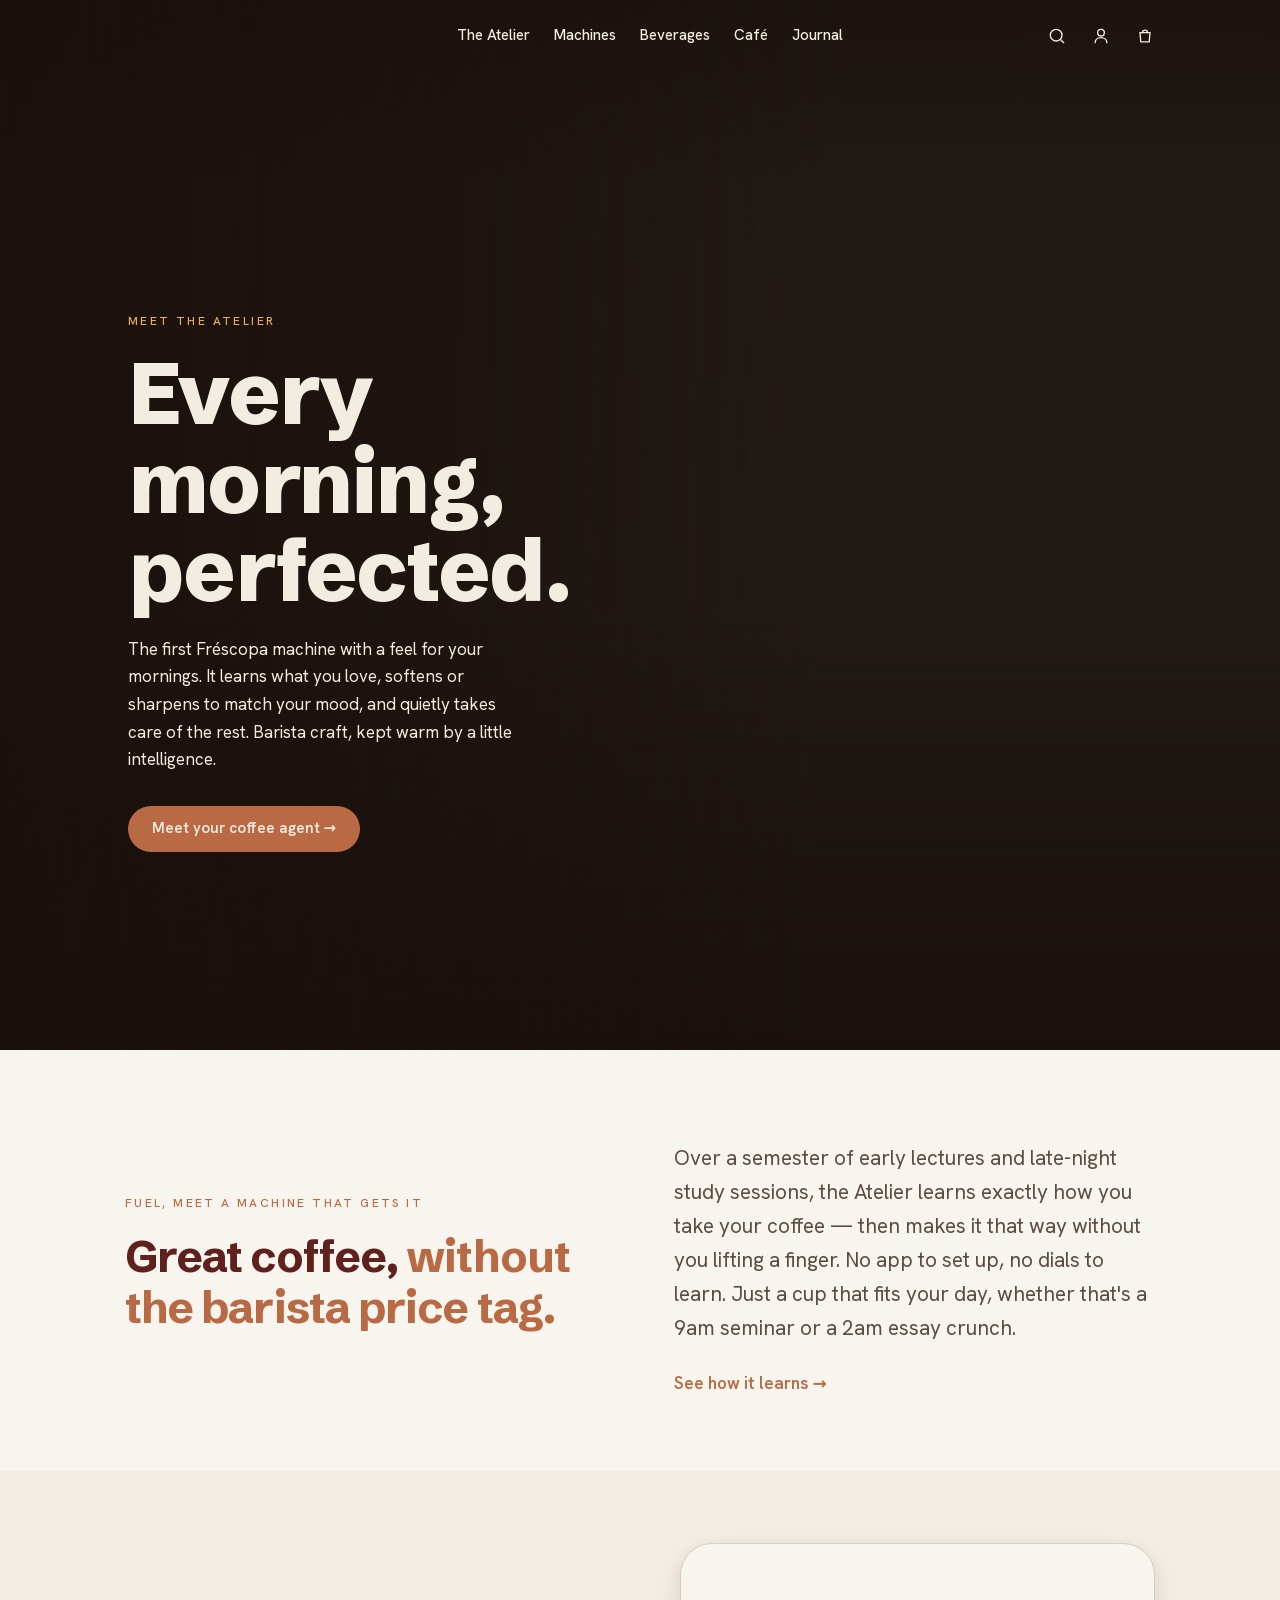
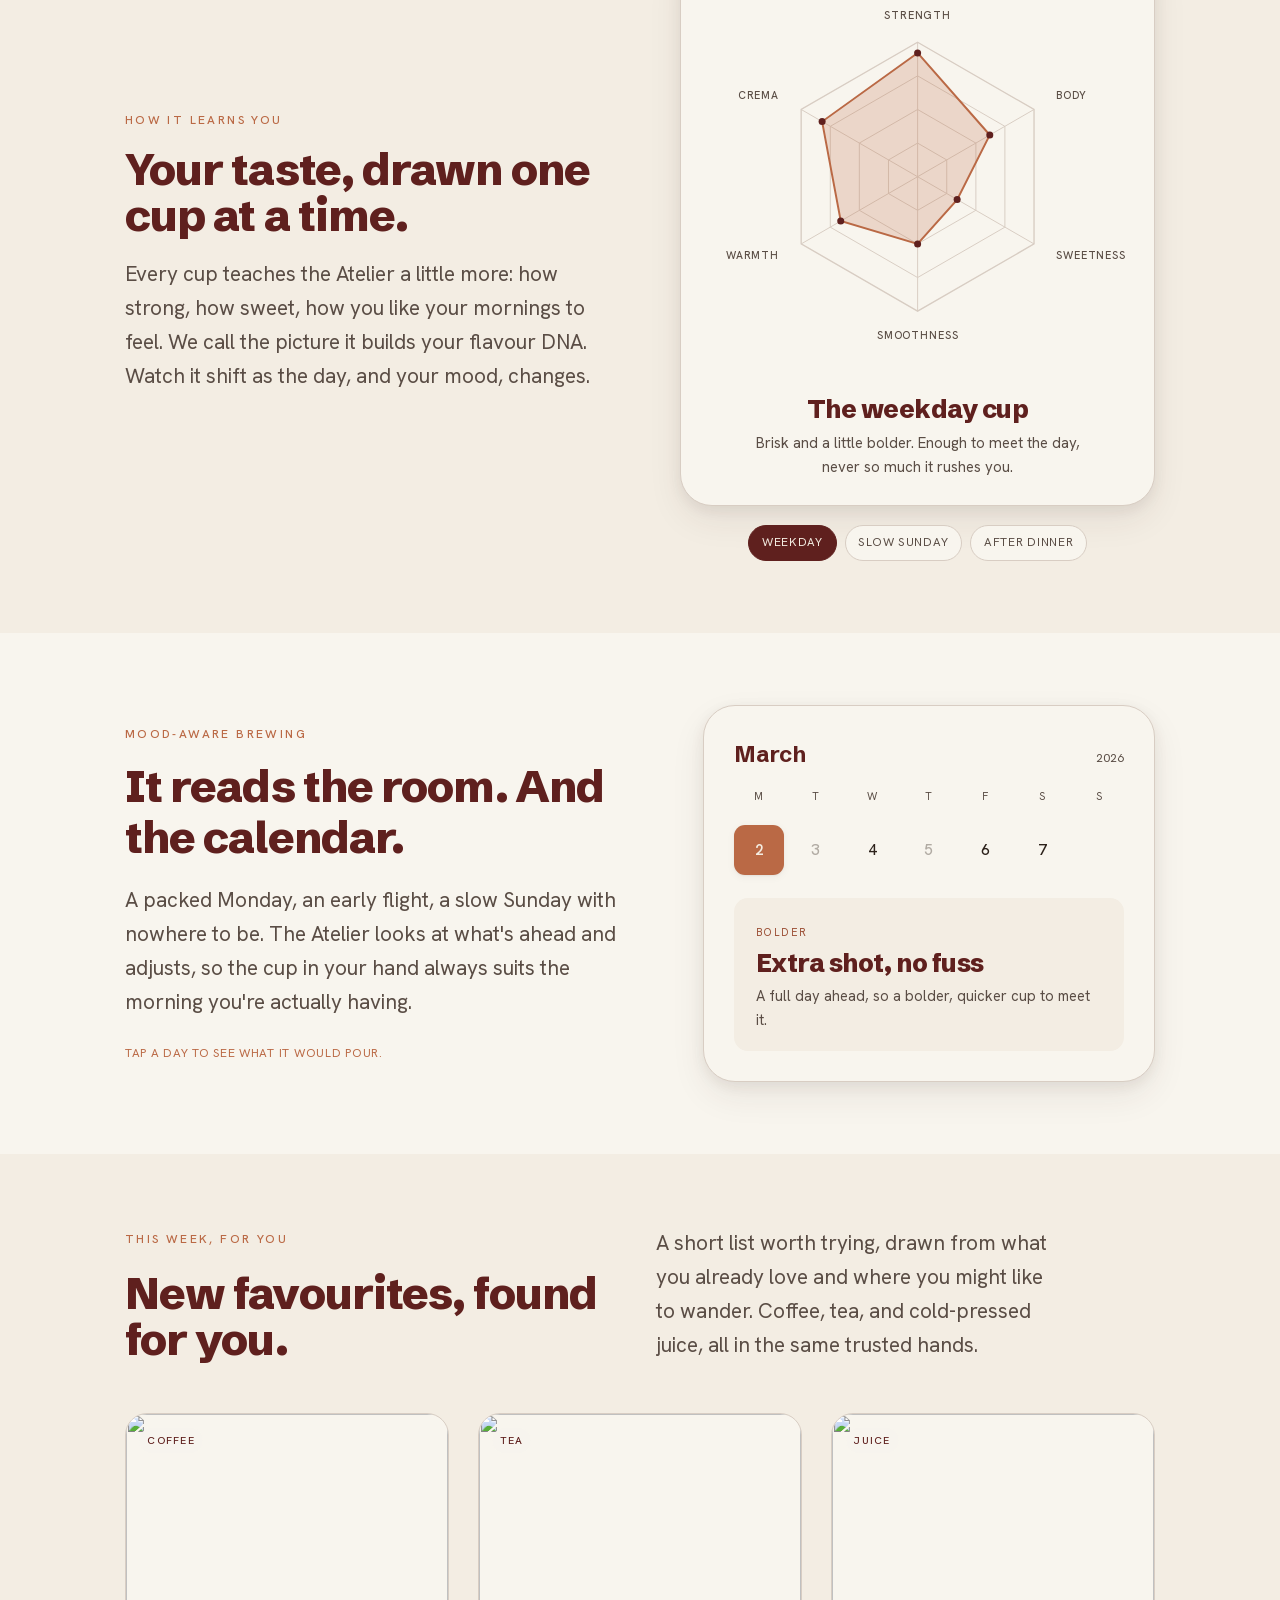
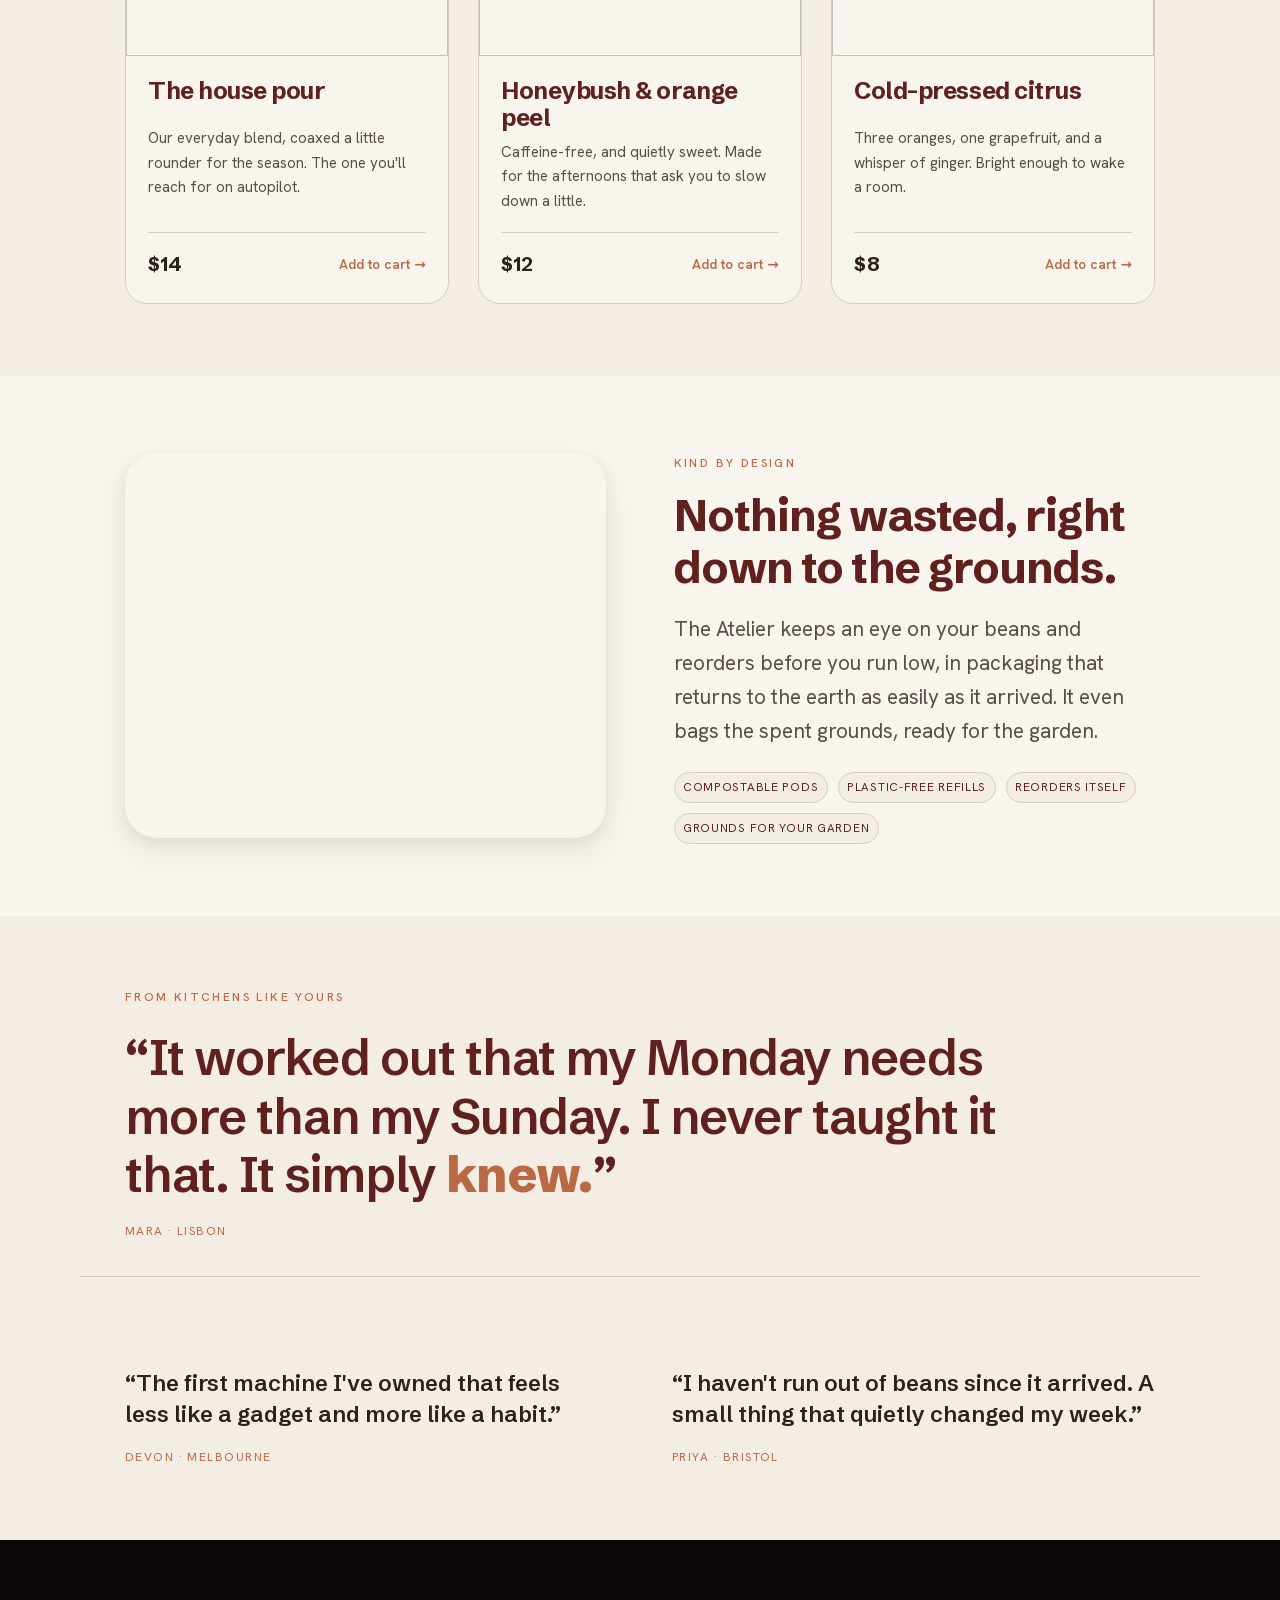
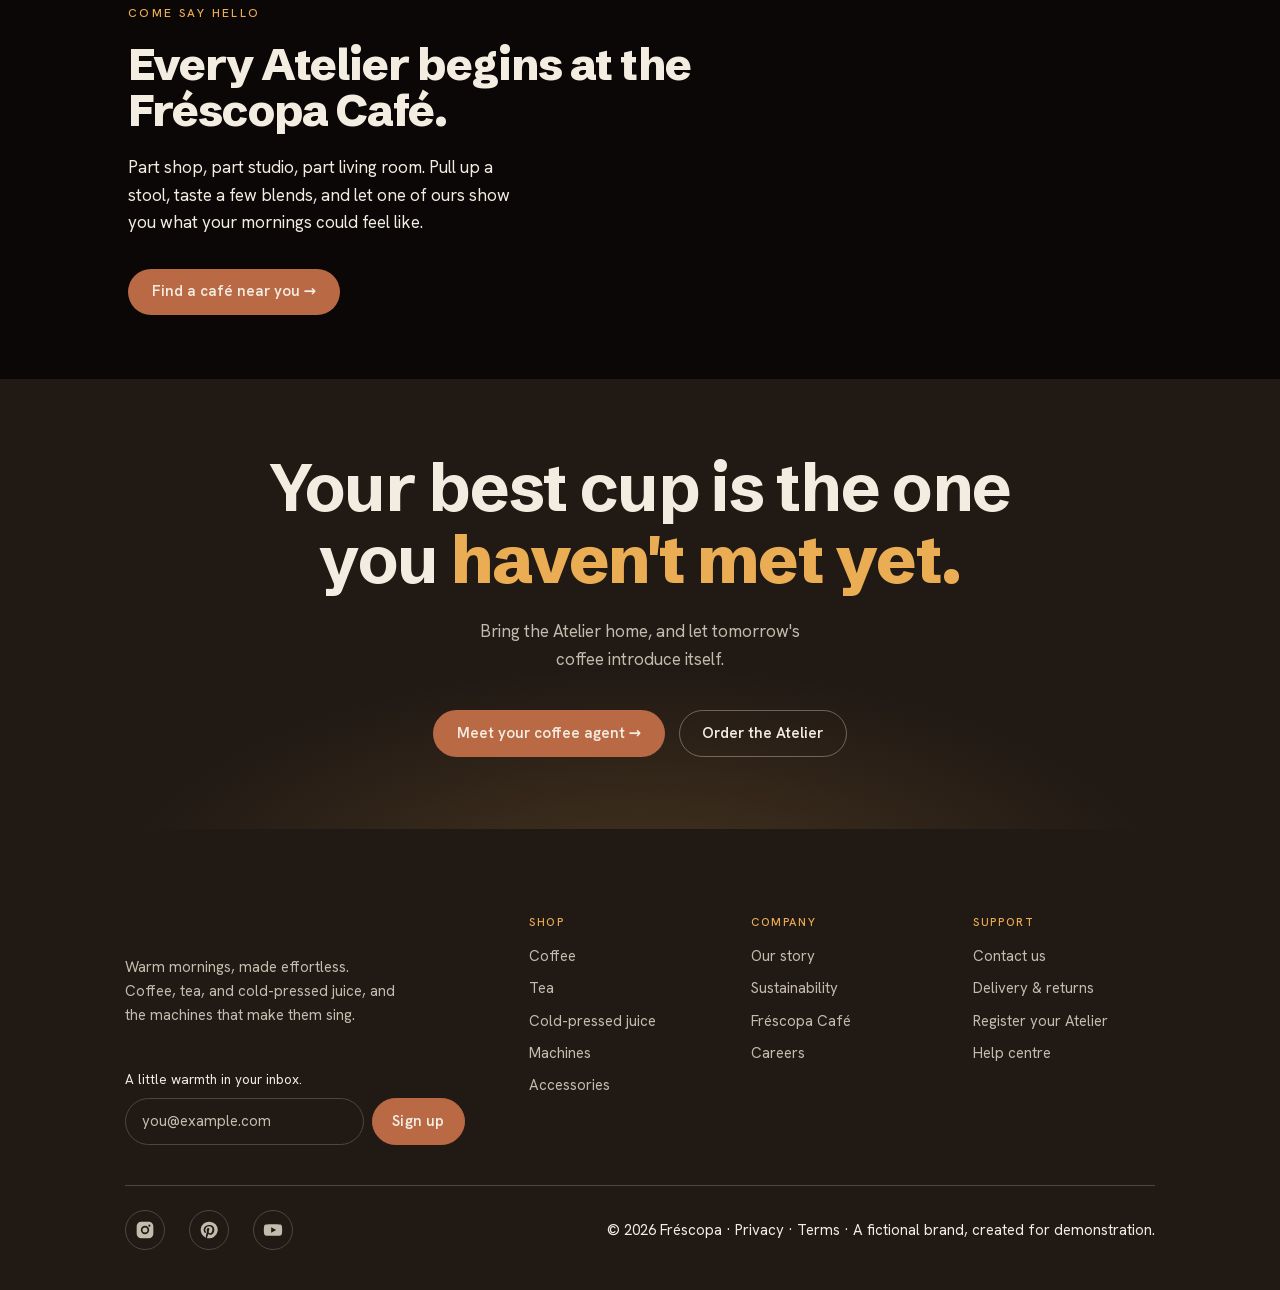
==== commit 02eab32c: "feat: extraction - design tokens and brand identity for frescopa.coffee Co-Authored-By: Claude Opus " ====
--- a/stardust/current/pages/index.html
+++ b/stardust/current/pages/index.html
@@ -1,16 +1,16 @@
 <!DOCTYPE html><html lang="en"><head>
     <title>Fréscopa Atelier - Every morning, perfected.</title>
-    <link rel="canonical" href="https://of1--frescopa26--markszulc.aem.page/">
+    <link rel="canonical" href="https://of1--frescopa26--aem-showcase.aem.page/">
     <meta name="description" content="The first Fréscopa coffee machine with a feel for your mornings. It learns your taste, matches your mood, and takes care of the rest.">
     <meta property="og:title" content="Fréscopa Atelier - Every morning, perfected.">
     <meta property="og:description" content="The first Fréscopa coffee machine with a feel for your mornings. It learns your taste, matches your mood, and takes care of the rest.">
-    <meta property="og:url" content="https://of1--frescopa26--markszulc.aem.page/">
-    <meta property="og:image" content="https://of1--frescopa26--markszulc.aem.page/media_1ae2ed094f652c5b8f7138de68e3266c75a8e16f1.png?width=1200&amp;format=pjpg&amp;optimize=medium">
-    <meta property="og:image:secure_url" content="https://of1--frescopa26--markszulc.aem.page/media_1ae2ed094f652c5b8f7138de68e3266c75a8e16f1.png?width=1200&amp;format=pjpg&amp;optimize=medium">
+    <meta property="og:url" content="https://of1--frescopa26--aem-showcase.aem.page/">
+    <meta property="og:image" content="https://of1--frescopa26--aem-showcase.aem.page/media_1ae2ed094f652c5b8f7138de68e3266c75a8e16f1.png?width=1200&amp;format=pjpg&amp;optimize=medium">
+    <meta property="og:image:secure_url" content="https://of1--frescopa26--aem-showcase.aem.page/media_1ae2ed094f652c5b8f7138de68e3266c75a8e16f1.png?width=1200&amp;format=pjpg&amp;optimize=medium">
     <meta name="twitter:card" content="summary_large_image">
     <meta name="twitter:title" content="Fréscopa Atelier - Every morning, perfected.">
     <meta name="twitter:description" content="The first Fréscopa coffee machine with a feel for your mornings. It learns your taste, matches your mood, and takes care of the rest.">
-    <meta name="twitter:image" content="https://of1--frescopa26--markszulc.aem.page/media_1ae2ed094f652c5b8f7138de68e3266c75a8e16f1.png?width=1200&amp;format=pjpg&amp;optimize=medium">
+    <meta name="twitter:image" content="https://of1--frescopa26--aem-showcase.aem.page/media_1ae2ed094f652c5b8f7138de68e3266c75a8e16f1.png?width=1200&amp;format=pjpg&amp;optimize=medium">
     <meta name="viewport" content="width=device-width, initial-scale=1">
     <script nonce="" src="/scripts/aem.js" type="module"></script>
     <script nonce="" src="/scripts/scripts.js" type="module"></script>
@@ -27,10 +27,10 @@
         
         
       "><picture>
-        <source type="image/webp" srcset="https://of1--frescopa26--markszulc.aem.page/fragments/media_1edd2a689a1bf64571235eec46bc97c0200c9bff3.svg?width=2000&amp;format=webply&amp;optimize=medium" media="(min-width: 600px)">
-        <source type="image/webp" srcset="https://of1--frescopa26--markszulc.aem.page/fragments/media_1edd2a689a1bf64571235eec46bc97c0200c9bff3.svg?width=750&amp;format=webply&amp;optimize=medium">
-        <source type="image/svg+xml" srcset="https://of1--frescopa26--markszulc.aem.page/fragments/media_1edd2a689a1bf64571235eec46bc97c0200c9bff3.svg?width=2000&amp;format=svg&amp;optimize=medium" media="(min-width: 600px)">
-        <img loading="lazy" alt="Fréscopa" src="https://of1--frescopa26--markszulc.aem.page/fragments/media_1edd2a689a1bf64571235eec46bc97c0200c9bff3.svg?width=750&amp;format=svg&amp;optimize=medium" width="1391" height="378">
+        <source type="image/webp" srcset="https://of1--frescopa26--aem-showcase.aem.page/fragments/media_1edd2a689a1bf64571235eec46bc97c0200c9bff3.svg?width=2000&amp;format=webply&amp;optimize=medium" media="(min-width: 600px)">
+        <source type="image/webp" srcset="https://of1--frescopa26--aem-showcase.aem.page/fragments/media_1edd2a689a1bf64571235eec46bc97c0200c9bff3.svg?width=750&amp;format=webply&amp;optimize=medium">
+        <source type="image/svg+xml" srcset="https://of1--frescopa26--aem-showcase.aem.page/fragments/media_1edd2a689a1bf64571235eec46bc97c0200c9bff3.svg?width=2000&amp;format=svg&amp;optimize=medium" media="(min-width: 600px)">
+        <img loading="lazy" alt="Fréscopa" src="https://of1--frescopa26--aem-showcase.aem.page/fragments/media_1edd2a689a1bf64571235eec46bc97c0200c9bff3.svg?width=750&amp;format=svg&amp;optimize=medium" width="1391" height="378">
       </picture></a></p></div></div><div class="section nav-sections" data-section-status="loaded" style="">
   
 <div class="default-content-wrapper"><ul>
@@ -73,7 +73,7 @@
           <div>
             <div>
               <p class="eyebrow">Meet the Atelier</p>
-              <h1 id="every-morningperfected">Every morning,<br>perfected???</h1>
+              <h1 id="everymorningperfected">Every<br>morning,<br>perfected.</h1>
               <p>The first Fréscopa machine with a feel for your mornings. It learns what you love, softens or sharpens to match your mood, and quietly takes care of the rest. Barista craft, kept warm by a little intelligence.</p>
               <p><a href="/machines/atelier" title="Meet your coffee agent →">Meet your coffee agent →</a></p>
             </div>
@@ -114,21 +114,21 @@
         
         
       <div class="default-content-wrapper"><p>This week, for you</p><h2 id="new-favourites-found-for-you">New favourites, found for you.</h2><p>A short list worth trying, drawn from what you already love and where you might like to wander. Coffee, tea, and cold-pressed juice, all in the same trusted hands.</p></div><div class="cards-product-wrapper"><div class="cards-product block" data-block-name="cards-product" data-block-status="loaded"><ul><li><div class="cards-product-card-image">
-              <picture><source type="image/webp" srcset="https://of1--frescopa26--markszulc.aem.page/media_132718180b6190179a138b13595a42c32f51665ed.jpg?width=750&amp;format=webply&amp;optimize=medium"><img loading="lazy" alt="" src="https://of1--frescopa26--markszulc.aem.page/media_132718180b6190179a138b13595a42c32f51665ed.jpg?width=750&amp;format=jpg&amp;optimize=medium"></picture>
+              <picture><source type="image/webp" srcset="https://of1--frescopa26--aem-showcase.aem.page/media_132718180b6190179a138b13595a42c32f51665ed.jpg?width=750&amp;format=webply&amp;optimize=medium"><img loading="lazy" alt="" src="https://of1--frescopa26--aem-showcase.aem.page/media_132718180b6190179a138b13595a42c32f51665ed.jpg?width=750&amp;format=jpg&amp;optimize=medium"></picture>
             <span class="cards-product-cat">Coffee</span></div><div class="cards-product-card-body">
               
               <h3 id="the-house-pour">The house pour</h3>
               <p>Our everyday blend, coaxed a little rounder for the season. The one you'll reach for on autopilot.</p>
               <div class="cards-product-card-foot"><span class="cards-product-price">$14</span><a class="cards-product-cta" href="#">Add to cart →</a></div>
             </div></li><li><div class="cards-product-card-image">
-              <picture><source type="image/webp" srcset="https://of1--frescopa26--markszulc.aem.page/media_126153dedaaab1e3fdd811716e201bae4bcfcf30f.jpg?width=750&amp;format=webply&amp;optimize=medium"><img loading="lazy" alt="" src="https://of1--frescopa26--markszulc.aem.page/media_126153dedaaab1e3fdd811716e201bae4bcfcf30f.jpg?width=750&amp;format=jpg&amp;optimize=medium"></picture>
+              <picture><source type="image/webp" srcset="https://of1--frescopa26--aem-showcase.aem.page/media_126153dedaaab1e3fdd811716e201bae4bcfcf30f.jpg?width=750&amp;format=webply&amp;optimize=medium"><img loading="lazy" alt="" src="https://of1--frescopa26--aem-showcase.aem.page/media_126153dedaaab1e3fdd811716e201bae4bcfcf30f.jpg?width=750&amp;format=jpg&amp;optimize=medium"></picture>
             <span class="cards-product-cat">Tea</span></div><div class="cards-product-card-body">
               
               <h3 id="honeybush--orange-peel">Honeybush &amp; orange peel</h3>
               <p>Caffeine-free, and quietly sweet. Made for the afternoons that ask you to slow down a little.</p>
-              <div class="cards-product-card-foot"><span class="cards-product-price">$11</span><a class="cards-product-cta" href="#">Add to cart →</a></div>
+              <div class="cards-product-card-foot"><span class="cards-product-price">$12</span><a class="cards-product-cta" href="#">Add to cart →</a></div>
             </div></li><li><div class="cards-product-card-image">
-              <picture><source type="image/webp" srcset="https://of1--frescopa26--markszulc.aem.page/media_11963a4969e9d029a1613bfbdb474e23808af40db.jpg?width=750&amp;format=webply&amp;optimize=medium"><img loading="lazy" alt="" src="https://of1--frescopa26--markszulc.aem.page/media_11963a4969e9d029a1613bfbdb474e23808af40db.jpg?width=750&amp;format=jpg&amp;optimize=medium"></picture>
+              <picture><source type="image/webp" srcset="https://of1--frescopa26--aem-showcase.aem.page/media_11963a4969e9d029a1613bfbdb474e23808af40db.jpg?width=750&amp;format=webply&amp;optimize=medium"><img loading="lazy" alt="" src="https://of1--frescopa26--aem-showcase.aem.page/media_11963a4969e9d029a1613bfbdb474e23808af40db.jpg?width=750&amp;format=jpg&amp;optimize=medium"></picture>
             <span class="cards-product-cat">Juice</span></div><div class="cards-product-card-body">
               
               <h3 id="cold-pressed-citrus">Cold-pressed citrus</h3>
@@ -207,10 +207,10 @@
   
 <div class="default-content-wrapper"><p>
     <picture>
-      <source type="image/webp" srcset="https://of1--frescopa26--markszulc.aem.page/fragments/media_1edd2a689a1bf64571235eec46bc97c0200c9bff3.svg?width=2000&amp;format=webply&amp;optimize=medium" media="(min-width: 600px)">
-      <source type="image/webp" srcset="https://of1--frescopa26--markszulc.aem.page/fragments/media_1edd2a689a1bf64571235eec46bc97c0200c9bff3.svg?width=750&amp;format=webply&amp;optimize=medium">
-      <source type="image/svg+xml" srcset="https://of1--frescopa26--markszulc.aem.page/fragments/media_1edd2a689a1bf64571235eec46bc97c0200c9bff3.svg?width=2000&amp;format=svg&amp;optimize=medium" media="(min-width: 600px)">
-      <img loading="lazy" alt="Fréscopa" src="https://of1--frescopa26--markszulc.aem.page/fragments/media_1edd2a689a1bf64571235eec46bc97c0200c9bff3.svg?width=750&amp;format=svg&amp;optimize=medium" width="1391" height="378">
+      <source type="image/webp" srcset="https://of1--frescopa26--aem-showcase.aem.page/fragments/media_1edd2a689a1bf64571235eec46bc97c0200c9bff3.svg?width=2000&amp;format=webply&amp;optimize=medium" media="(min-width: 600px)">
+      <source type="image/webp" srcset="https://of1--frescopa26--aem-showcase.aem.page/fragments/media_1edd2a689a1bf64571235eec46bc97c0200c9bff3.svg?width=750&amp;format=webply&amp;optimize=medium">
+      <source type="image/svg+xml" srcset="https://of1--frescopa26--aem-showcase.aem.page/fragments/media_1edd2a689a1bf64571235eec46bc97c0200c9bff3.svg?width=2000&amp;format=svg&amp;optimize=medium" media="(min-width: 600px)">
+      <img loading="lazy" alt="Fréscopa" src="https://of1--frescopa26--aem-showcase.aem.page/fragments/media_1edd2a689a1bf64571235eec46bc97c0200c9bff3.svg?width=750&amp;format=svg&amp;optimize=medium" width="1391" height="378">
     </picture>
   </p><p>Warm mornings, made effortless. Coffee, tea, and cold-pressed juice, and the machines that make them sing.</p></div><form class="footer-signup">
       <label for="footer-email">A little warmth in your inbox.</label>
@@ -221,10 +221,10 @@
   
   
 <div class="default-content-wrapper"><h3 id="shop">Shop</h3><ul>
-    <li><a href="/">Coffee</a></li>
+    <li><a href="/beverages/coffee">Coffee</a></li>
     <li><a href="/">Tea</a></li>
     <li><a href="/">Cold-pressed juice</a></li>
-    <li><a href="/">Machines</a></li>
+    <li><a href="/machines">Machines</a></li>
     <li><a href="/">Accessories</a></li>
   </ul></div></div><div class="section footer-column" data-section-status="loaded" style="">
   
